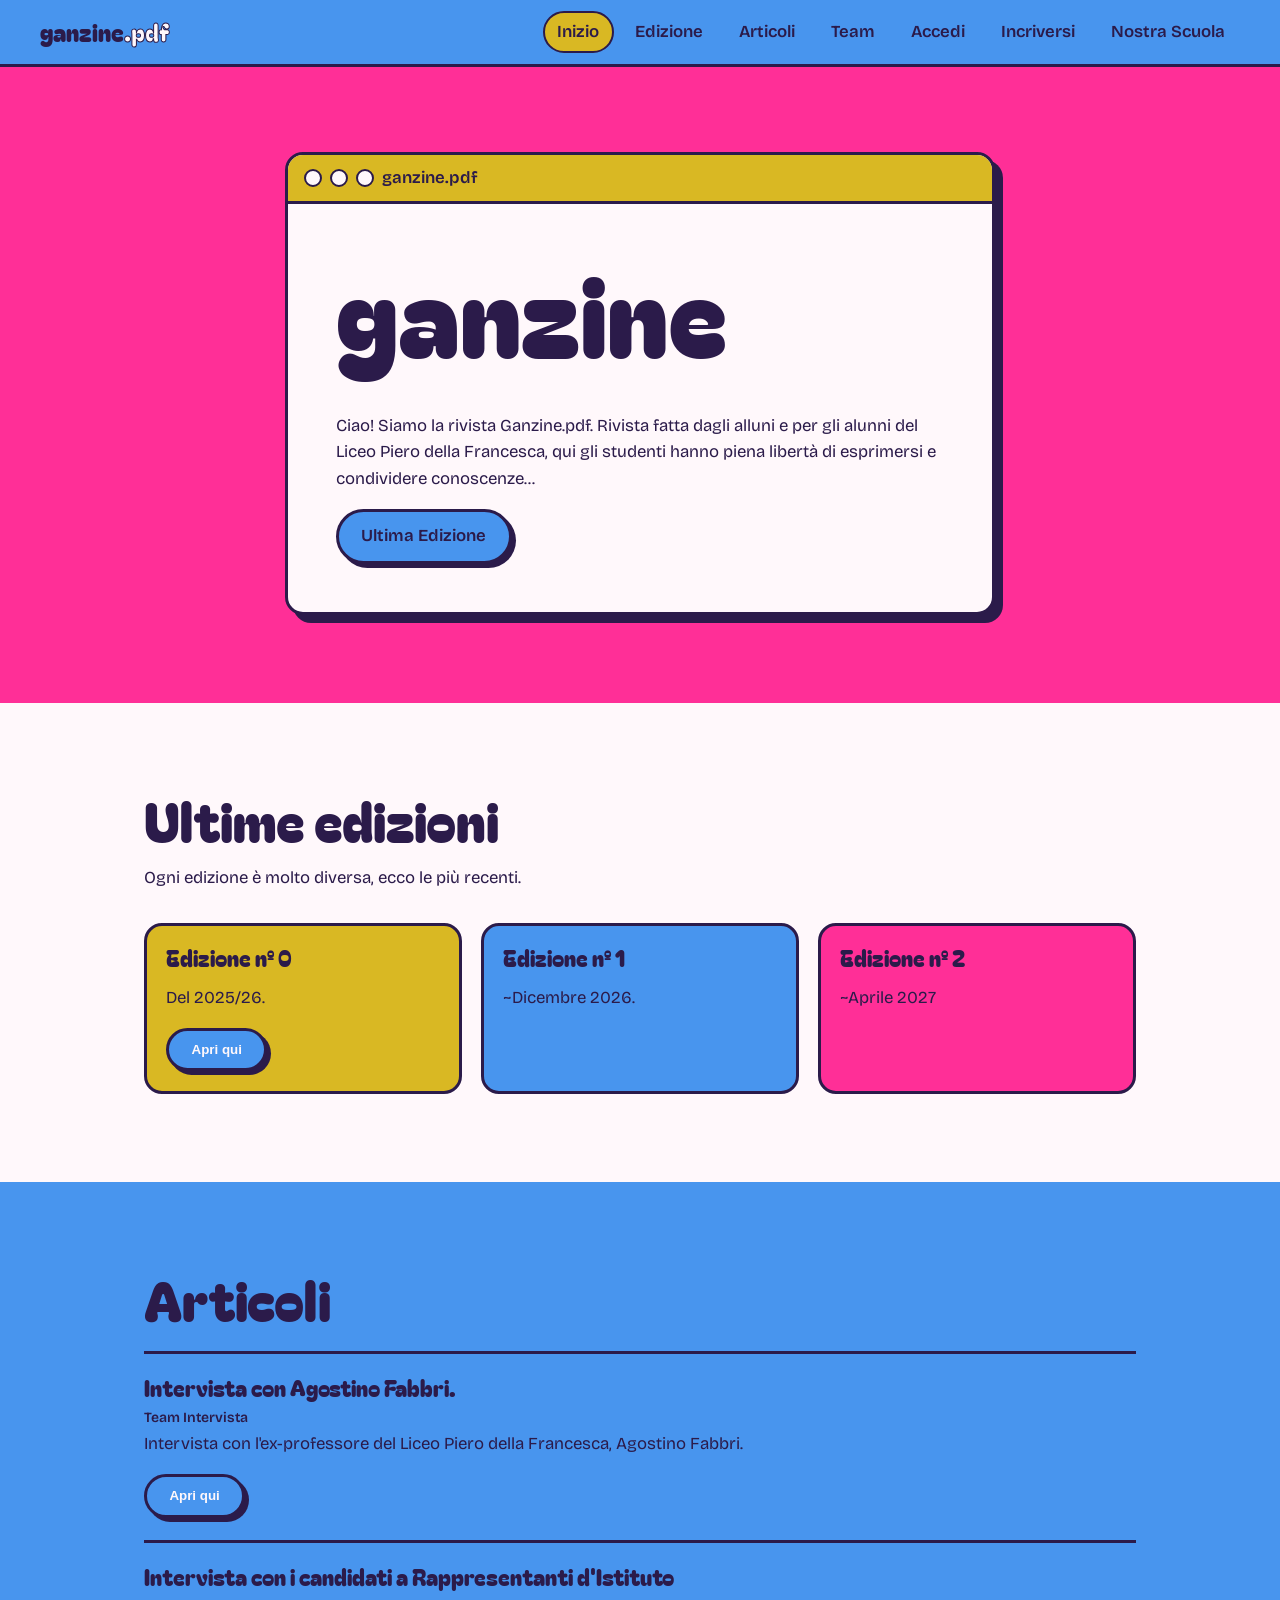
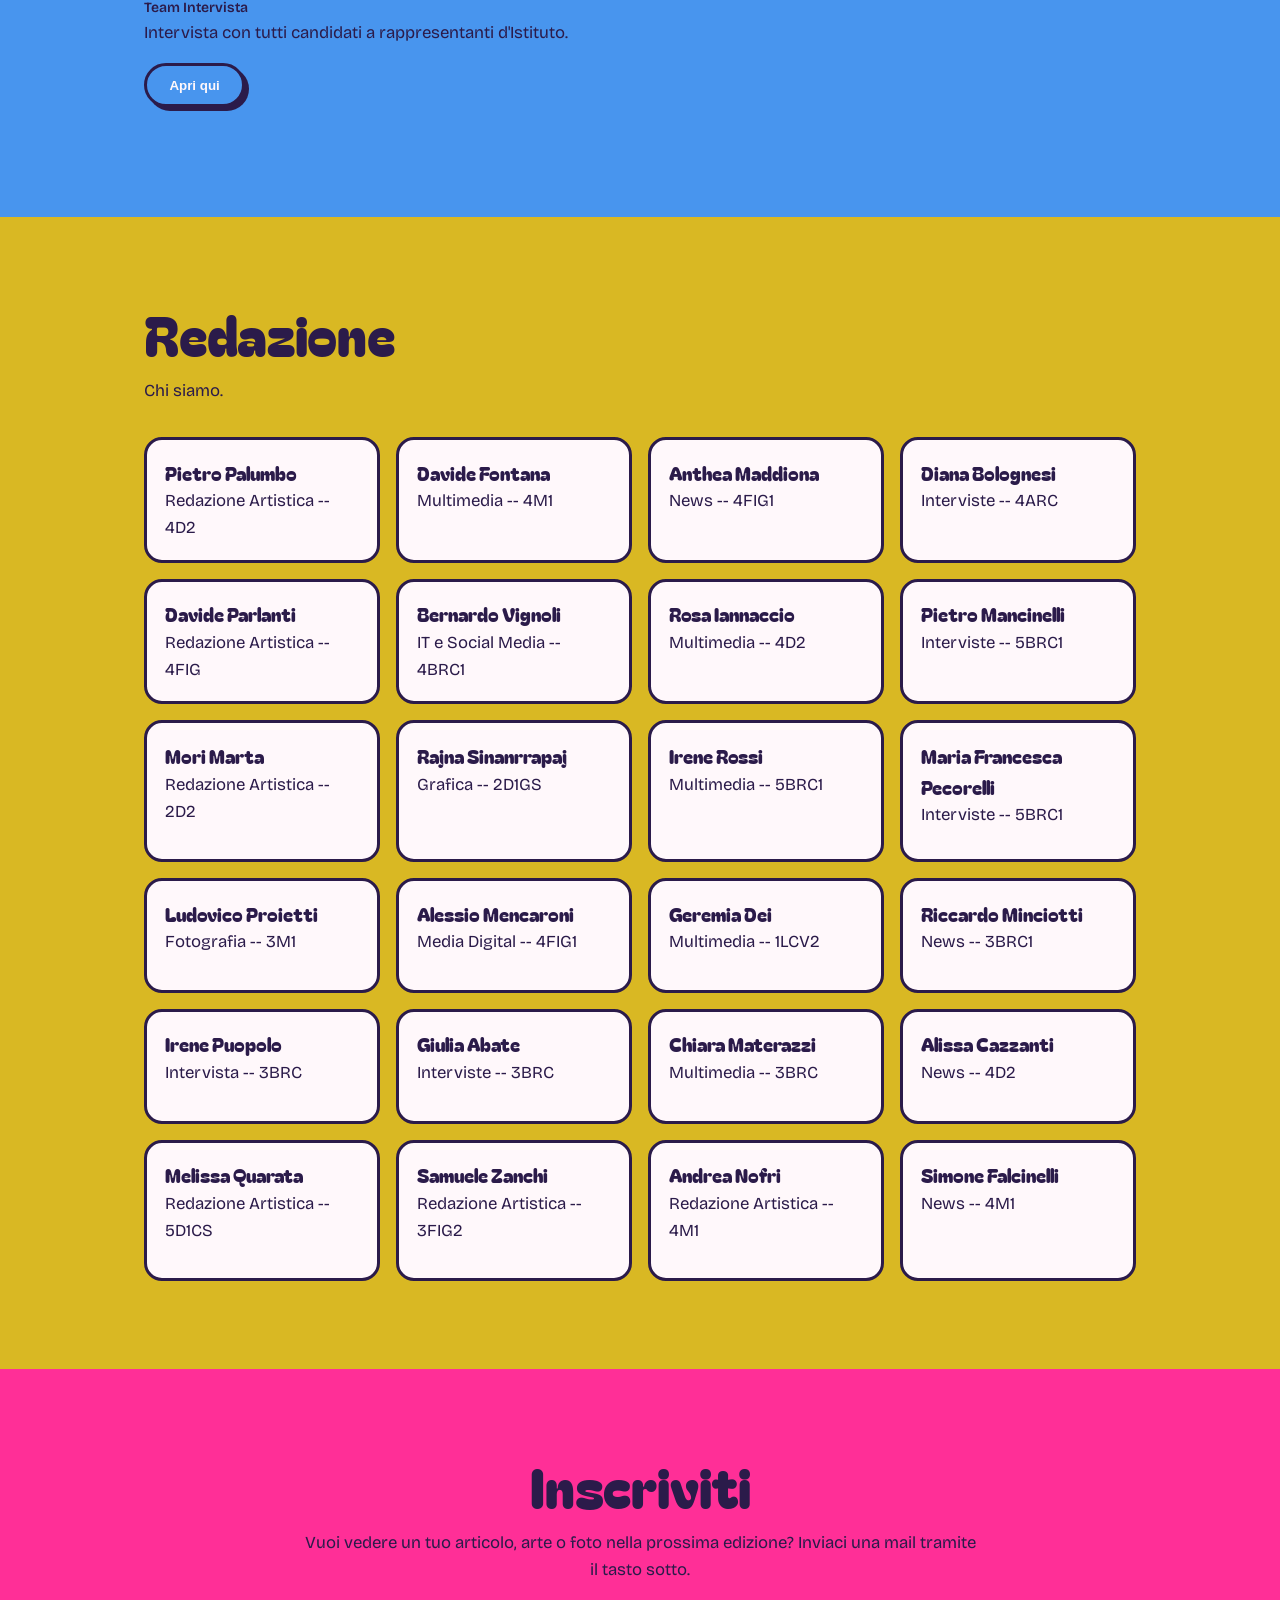
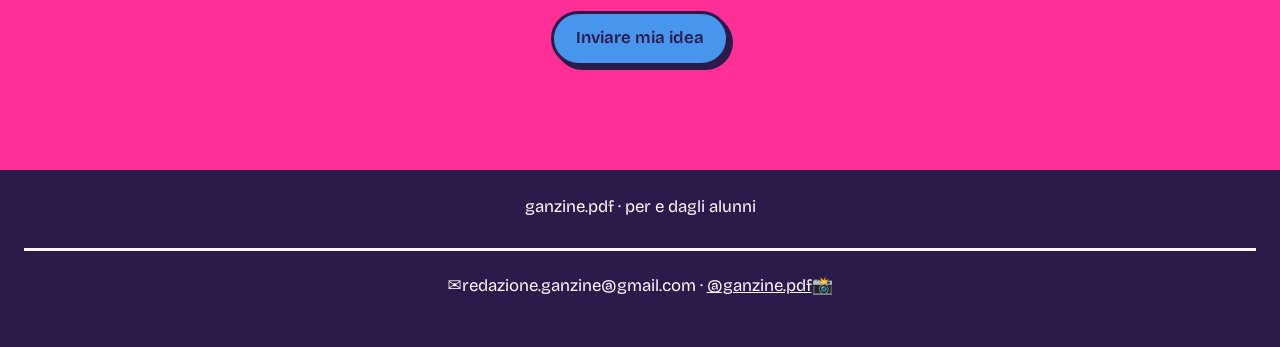
==== index.html @ 4d5122ae "Update index.html" ====
<!DOCTYPE html>
<html lang="pt-BR">
<head>
  <meta charset="UTF-8">
  <meta name="viewport" content="width=device-width, initial-scale=1.1">
  

  <title>ganzine.pdf</title>
  <link rel="stylesheet" href="style.css">
<link rel="icon" href="images/icone1.png">
</head>
<body>
  <!-- O CABEÇÃO-->

  <header class="cabecalho">
    <a class="logo" href="https://ganzinepdf.github.io/ganzine/">ganzine<span>.pdf</span></a>
    <nav class="menu">
      <a href="#inicio">Inizio</a>
      <a href="#edicao">Edizione</a>
      <a href="#materias">Articoli</a>
      <a href="#equipe">Team</a>
         <a onclick="openForm()">Accedi</a>
      <a href="#participe">Incriversi</a>
      <a href="https://www.artearezzo.it" target="_blank">Nostra Scuola</a>
    </nav>
    <div class="progresso"></div>
  </header>
  
<!-- O Pop-up / Modal -->
<div id="Accedi" class="Accedi">
  <form action="/login" method="post" class="form-container">
    <h3>Login</h3>
 <hr>
    <label for="email"><b>Ganzine.id</b></label>
    <br>
    <input id="ganzineId" type="text" placeholder="ID" name="email" required>

   <br><br>
    <label for="password"><b>Password</b></label>
    <br>
    <input id="caixa" type="password" placeholder="Password" name="password" required>
<br> <br> 
    <button type="submit" class="botao">Accedi</button>
  </form>
</div>
  
  <main>
    <section id="inicio">
      <div class="janela">
        <div class="janela-barra"><i></i><i></i><i></i> ganzine.pdf</div>
        <div class="janela-corpo">
          <h1>ganzine</h1>
          <br>
          <p>Ciao! Siamo la rivista Ganzine.pdf. Rivista fatta dagli alluni e per gli alunni del Liceo Piero della Francesca, qui gli studenti hanno piena libertà di esprimersi e condividere conoscenze...</p>
          <a class="botao" href="#edicao">Ultima Edizione</a>
        </div>
      </div>
    </section>

 <!-- O Resto dos trem sobre a edição atual!-->


 </section>
    <section id="edicao">
      <div class="conteudo">
        <h2>Ultime edizioni</h2>
        <p> Ogni edizione è molto diversa, ecco le più recenti.</p>
        <div class="cartas">
          <article class="carta">
            <img href="images/1.jpg" alt=''></img>
            <h3>Edizione nº 0</h3><p>Del 2025/26.</p>
          <button class="botao"><a  target="_blank" href="https://drive.google.com/drive/folders/11WBYVSAnZETpe0M6mtr8d_OjsbLKvTfK?usp=sharing" style="color: #fff8fb; text-decoration: none;">Apri qui</a></button>
        </article>
            <article class="carta">
             
              <h3>Edizione nº 1</h3><p>~Dicembre 2026.</p>
          <!-- <button class="botao"><a href="https://drive.google.com/drive/folders/11WBYVSAnZETpe0M6mtr8d_OjsbLKvTfK?usp=sharing"  style="color: #fff8fb; text-decoration: none;">Apri qui</a></button> !-->
          </article>
            <article class="carta">
              <h3>Edizione nº 2</h3><p>~Aprile 2027</p>
            <!-- <button class="botao"><a href="https://drive.google.com/drive/folders/11WBYVSAnZETpe0M6mtr8d_OjsbLKvTfK?usp=sharing"  style="color: #fff8fb; text-decoration: none;">Apri qui</a></button> !-->
          </article>
        </div>
      </div>
    </section>

    <section id="materias">
      <div class="conteudo">
        <h2>Articoli</h2>
        <article class="materia">
          <h3>Intervista con Agostino Fabbri.</h3>
          <small>Team Intervista</small>
          <p> Intervista con l'ex-professore del Liceo Piero della Francesca, Agostino Fabbri.</p>
            <button class="botao"><a target="_blank" href="https://ganzinepdf.github.io/ganzine/articoli"  style="color: #fff8fb; text-decoration: none;">Apri qui</a></button>
          </article>
        <article class="materia">
          <h3>Intervista con i candidati a Rappresentanti d'Istituto</h3>
          <small>Team Intervista</small>
          <p> Intervista con tutti candidati a rappresentanti d'Istituto.</p>
            <button class="botao"><a target="_blank" href="https://ganzinepdf.github.io/ganzine/intervistaRappresentanti.html"  style="color: #fff8fb; text-decoration: none;">Apri qui</a></button>
          </article>
       <!-- <article class="materia">
          <h3>Articolo 2</h3>
          <small>Davide Parlanti </small>
          <p>Riassunto dell'articolo<p>
        </article>
        <article class="materia">
          <h3>Articolo 3</h3>
          <small>Davide Parlanti </small>
          <p>Riassunto dell'articolo</p>
        </article>
      </div> !-->
    </section>
<!-- A EQUIPE -->


    <section id="equipe">
      <div class="conteudo">
        <h2>Redazione</h2>
        <p>Chi siamo.</p>
        <ul class="equipe-lista">
          <li><strong>Pietro Palumbo</strong>Redazione Artistica -- 4D2</li>
          <li><strong>Davide Fontana</strong>Multimedia -- 4M1</li>
          <li><strong>Anthea Maddiona</strong>News -- 4FIG1</li>
          <li><strong>Diana Bolognesi</strong>Interviste -- 4ARC</li>
          
          <li><strong>Davide Parlanti</strong>Redazione Artistica -- 4FIG</li>
          <li><strong>Bernardo Vignoli</strong>IT e Social Media -- 4BRC1</li>

          <li><strong>Rosa Iannaccio</strong>Multimedia -- 4D2<p style="font-size: smaller;"></p></li>
          <li><strong>Pietro Mancinelli</strong>Interviste -- 5BRC1</li>

          <li><strong>Mori Marta</strong>Redazione Artistica -- 2D2<p style="font-size: smaller;"></p></li>
          <li><strong>Rajna Sinanrrapaj</strong>Grafica -- 2D1GS</li>
          <li><strong>Irene Rossi</strong>Multimedia -- 5BRC1</li>
          <li><strong>Maria Francesca Pecorelli</strong>Interviste -- 5BRC1</li>

          <li><strong>Ludovico Proietti</strong>Fotografia -- 3M1<p style="font-size: smaller;"></p></li>
          <li><strong>Alessio Mencaroni</strong>Media Digital -- 4FIG1</li>
          <li><strong>Geremia Dei</strong>Multimedia -- 1LCV2</li>
          <li><strong>Riccardo Minciotti</strong>News -- 3BRC1</li>
          
          <li><strong>Irene Puopolo</strong>Intervista -- 3BRC<p style="font-size: smaller;"></p></li>
          <li><strong>Giulia Abate</strong>Interviste -- 3BRC</li>
          <li><strong>Chiara Materazzi</strong>Multimedia -- 3BRC</li>
          <li><strong>Alissa Cazzanti</strong>News -- 4D2</li>
          
            <li><strong>Melissa Quarata</strong>Redazione Artistica -- 5D1CS<p style="font-size: smaller;"></p></li>
          <li><strong>Samuele Zanchi</strong>Redazione Artistica -- 3FIG2</li>
          <li><strong>Andrea Nofri</strong>Redazione Artistica -- 4M1</li>
          <li><strong>Simone Falcinelli</strong>News -- 4M1</li>
          
        </ul>
      </div>
    </section>

    <section id="participe">
      <div class="conteudo">
        <h2>Inscriviti</h2>
        <p>Vuoi vedere un tuo articolo, arte o foto nella prossima edizione? Inviaci una mail tramite il tasto sotto.      
          <br><br><a class="botao" target="_blank" href="https://gforms.app/p/eqbQAuj">Inviare mia idea</a>
      </div>
    </section>
  </main>
<!-- Pack do Rodapézinho -->
  <footer>ganzine.pdf · per e dagli alunni
    <br><br>
    <article class="final">
    ✉️redazione.ganzine@gmail.com · <a target="_blank" href="https://www.instagram.com/ganzine.pdf" style="color: #fff8fb;">@ganzine.pdf</a>📸 </article>
  </footer>




</body>
<script src="script.js"></script>
</html>
---- style.css ----
@import url("https://fonts.googleapis.com/css2?family=Bagel+Fat+One&family=Bricolage+Grotesque:wght@400;600&display=swap");


#fotinha {
 border: 3px solid var(--tinta);
}

.a {
text-decoration: none;
}
:root {
--papel: #fff8fb;
--rosa: #ff2f97;
--lilas: #4895ee;
--manteiga: #d9b823;
--tinta: #2b1b4a;
--altura-header: 64px;
--display: "Bagel Fat One", "Arial Rounded MT Bold", system-ui, sans-serif;
--texto: "Bricolage Grotesque", system-ui, sans-serif;
}
hr {
 color: var(--tinta),
}
img {
max-width: 37rem;
      
    max-width: 100%;
    height: auto;
    display: block;
}
html { scroll-behavior: smooth; scroll-padding-top: calc(var(--altura-header) + 12px); }
body {
margin: 0;
font-family: var(--texto);
font-size: 1.05rem;
line-height: 1.6;
color: var(--tinta);
background: var(--papel);
}

/* Cabeçalho fixo */
.cabecalho {
position: fixed;
top: 0; left: 0; right: 0;
height: var(--altura-header);
z-index: 10;
display: flex;
align-items: center;
justify-content: space-between;
gap: 1rem;
padding: 0 clamp(1rem, 4vw, 2.5rem);
background: var(--lilas);
border-bottom: 3px solid var(--tinta);
}
.logo {
font-family: var(--display);
font-size: 1.5rem;
color: var(--tinta);
text-decoration: none;
}
.logo span { color: var(--papel); -webkit-text-stroke: 1px var(--tinta); }
.menu { display: flex; gap: .4rem; }
.menu a {
padding: .35rem .8rem;
border-radius: 999px;
border: 2px solid transparent;
color: var(--tinta);
text-decoration: none;
font-weight: 600;
}
.menu a:hover { border-color: var(--tinta); }
.menu a.ativo { background: var(--manteiga); border-color: var(--tinta); }
.menu a:focus-visible, .logo:focus-visible, .botao:focus-visible { outline: 3px solid var(--tinta); outline-offset: 3px; }
.progresso {
position: absolute; left: 0; bottom: -3px;
  height: 3px; width: 0;
  height: 3px;
background: var(--rosa);
}

/* Seções */
main { padding-top: var(--altura-header); }
section { padding: clamp(3rem, 8vw, 5.5rem) clamp(1rem, 6vw, 4rem); }

.conteudo { max-width: 62rem; margin: 0 auto; border-top: var(--tinta); }
h1, h2, h3 { font-family: var(--display); font-weight: 400; line-height: 1.05; margin: 0 0 1rem; }
h1 { font-size: clamp(3rem, 12vw, 7rem); }
h2 { font-size: clamp(2rem, 6vw, 3.4rem); }
h3 { font-size: 1.4rem; }
p { max-width: 62ch; margin: 0 0 1rem; }

/* Início: a janela de arquivo */
#inicio { background: var(--rosa); }
.janela {
max-width: 44rem;
margin: 0 auto;
background: var(--papel);
border: 3px solid var(--tinta);
border-radius: 18px;
box-shadow: 8px 8px 0 var(--tinta);
overflow: hidden;
}
.janela-barra {
display: flex; align-items: center; gap: .5rem;
padding: .6rem 1rem;
background: var(--manteiga);
border-bottom: 3px solid var(--tinta);
font-weight: 600;
}
.janela-barra i { width: 14px; height: 14px; border-radius: 50%; border: 2px solid var(--tinta); background: var(--papel); }
.janela-corpo { padding: clamp(1.5rem, 5vw, 3rem); }
.botao {
display: inline-block;
padding: .7rem 1.4rem;
background: var(--lilas);
color: var(--tinta);
border: 3px solid var(--tinta);
border-radius: 999px;
font-weight: 600;
text-decoration: none;
box-shadow: 4px 4px 0 var(--tinta);
transition: transform .15s, box-shadow .15s;
}
.botao:hover { transform: translate(2px, 2px); box-shadow: 2px 2px 0 var(--tinta); }

/* Edição */
#edicao { background: var(--papel); }
.cartas { display: grid; grid-template-columns: repeat(auto-fit, minmax(14rem, 1fr)); gap: 1.2rem; margin-top: 2rem; }
.carta { padding: 1.2rem; border: 3px solid var(--tinta); border-radius: 18px; }
.carta:nth-child(1) { background: var(--manteiga); }
.carta:nth-child(2) { background: var(--lilas); }
.carta:nth-child(3) { background: var(--rosa); }

/* Matérias */
#materias { background: var(--lilas); }
.materia { padding: 1.4rem 0; border-top: 3px solid var(--tinta); }
.materia:first-of-type { margin-top: 1.5rem; }
.materia h3 { margin-bottom: .3rem; }
.materia small { font-weight: 600; }

/* Equipe */
#equipe { background: var(--manteiga); }
.equipe-lista { 
list-style: none;
padding: 0;
margin: 2rem 0 0;
display: grid;
grid-template-columns: repeat(auto-fit, minmax(12rem, 1.5fr));
gap: 1rem;
}
.equipe-lista li { padding: 1.1rem; background: var(--papel); border: 3px solid var(--tinta); border-radius: 18px; }
.equipe-lista strong { display: block; font-family: var(--display); font-weight: 400; font-size: 1.2rem; }

/* Participe */
#participe { background: var(--rosa); text-align: center; }
#participe p { margin-left: auto; margin-right: auto; }

footer { 
padding: 1.5rem;
text-align: center;
background: var(--tinta);
color: var(--papel);
}

@media (max-width: 640px) {
.menu a { padding: .3rem .55rem; font-size: .9rem; }
.logo { font-size: 1.2rem; }
}
@media (prefers-reduced-motion: reduce) {
html { scroll-behavior: auto; }
.botao { transition: none; }
}
.final { padding: 1.4rem 0; border-top: 3px solid var(--papel); }
#nova1 { background: var(--manteiga); }




#Accedi {
 display: none; /* Oculto por padrão */
 position: fixed;
 top: 80px;
 right: 15px;
 border: 3px solid var(--tinta);
 background-color: var(--papel);
 border-radius: 18px;
 padding:2%;
 box-shadow: 5px 5px 0 var(--tinta);
 max-width: 11rem;
 
}

#caixa {
 border: 3px solid var(--tinta);
 background-color: var(--papel);
 border-radius: 8px;
 padding: 2%;
 box-shadow: 2px 2px 0 var(--tinta);
}
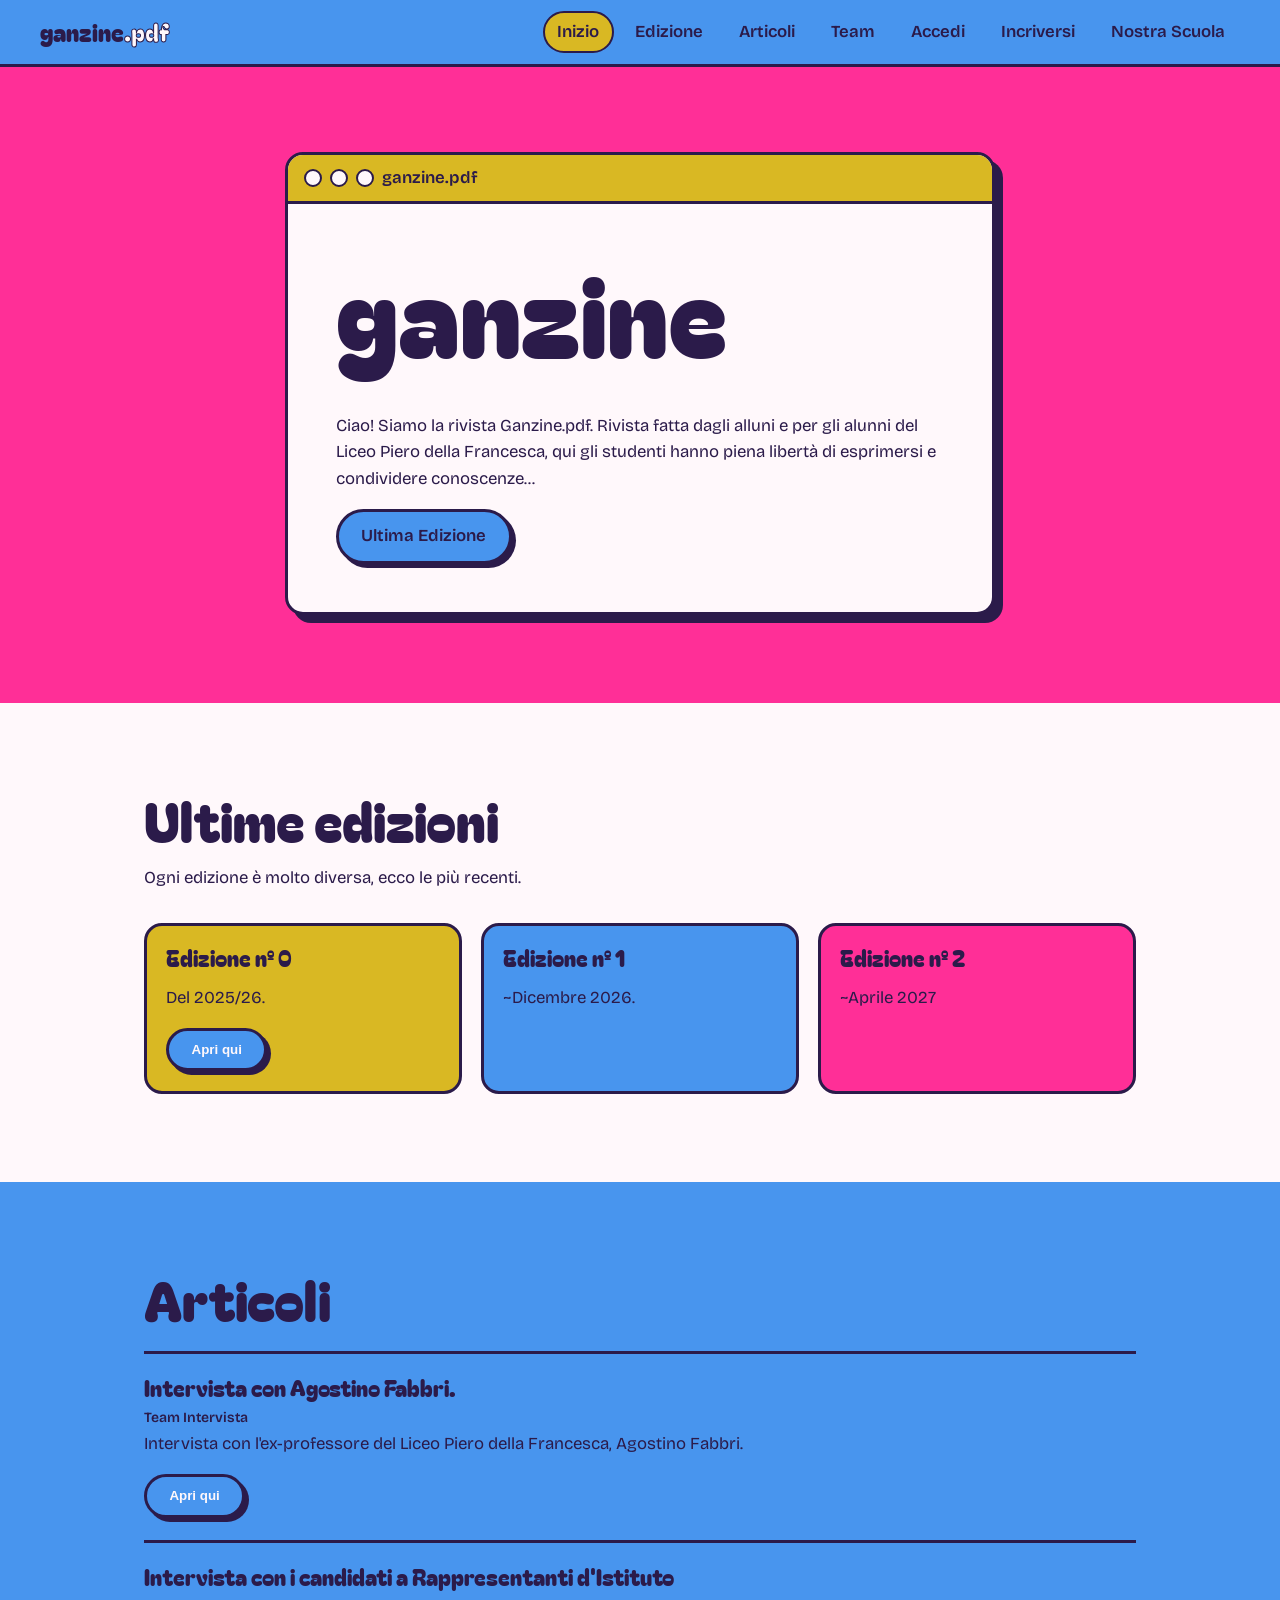
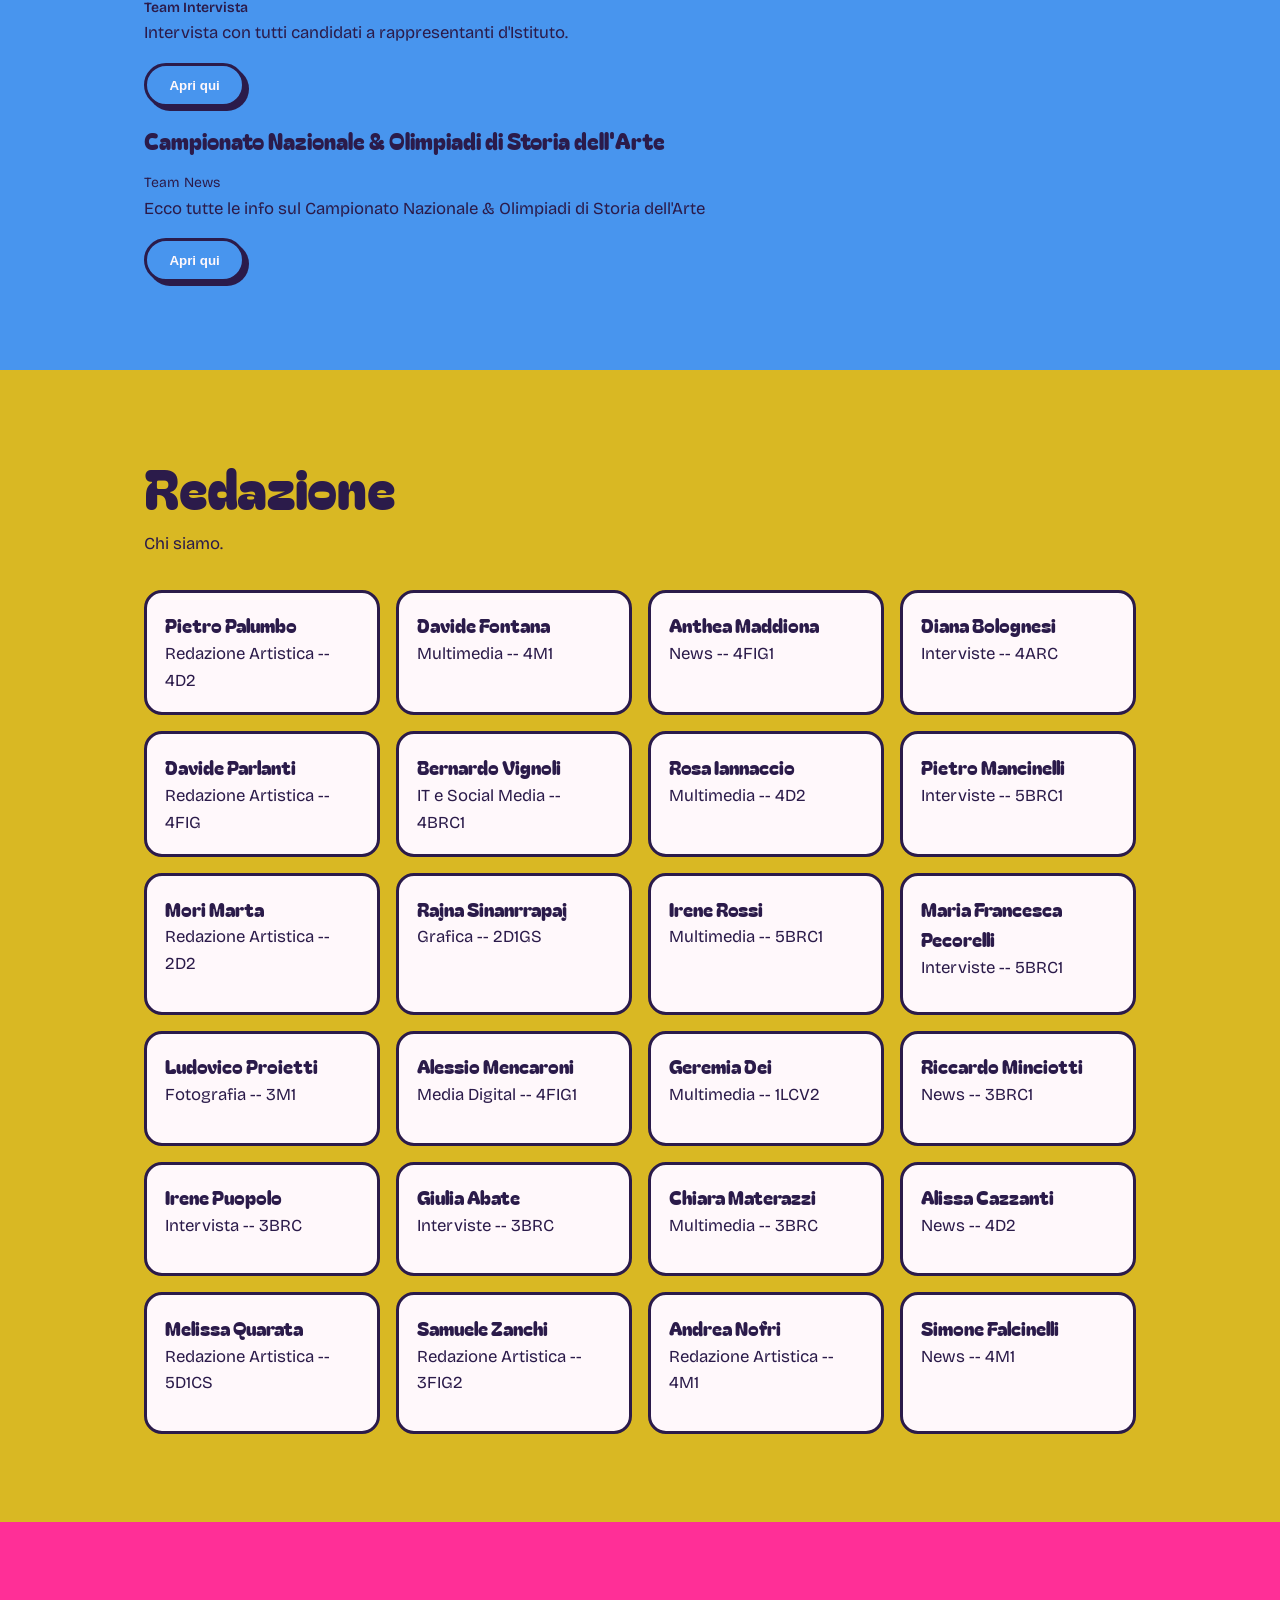
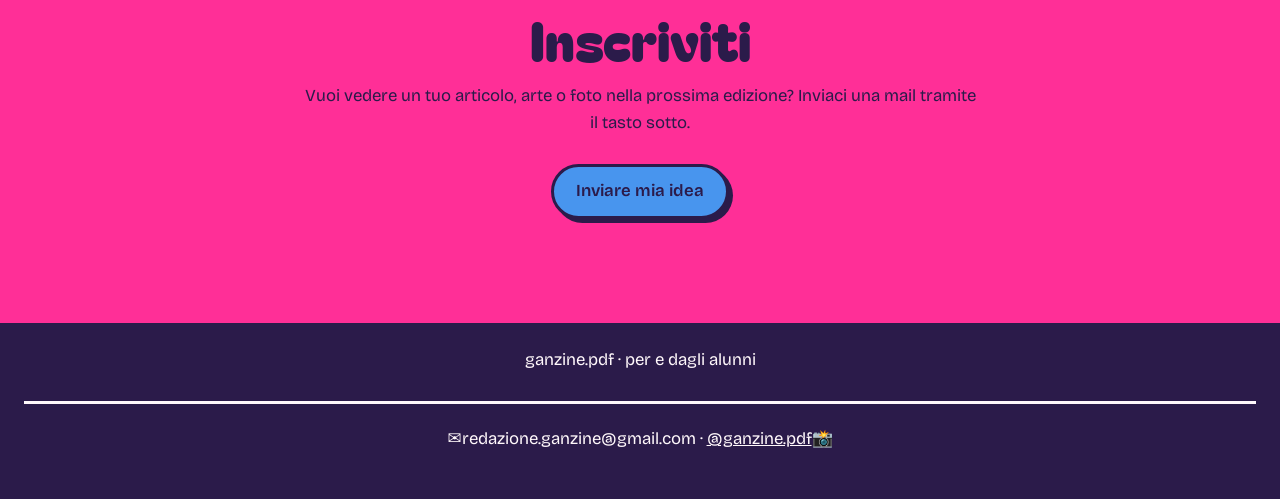
==== commit 1cfa5ac3: "Update index.html" ====
--- a/index.html
+++ b/index.html
@@ -99,6 +99,11 @@
           <p> Intervista con tutti candidati a rappresentanti d'Istituto.</p>
             <button class="botao"><a target="_blank" href="https://ganzinepdf.github.io/ganzine/intervistaRappresentanti.html"  style="color: #fff8fb; text-decoration: none;">Apri qui</a></button>
           </article>
+                 <h3>Campionato Nazionale & Olimpiadi di Storia dell'Arte </h3>
+          <small>Team News</small>
+          <p> Ecco tutte le info sul Campionato Nazionale & Olimpiadi di Storia dell'Arte </p>
+            <button class="botao"><a target="_blank" href="https://ganzinepdf.github.io/ganzine/olim27.html"  style="color: #fff8fb; text-decoration: none;">Apri qui</a></button>
+          </article>
        <!-- <article class="materia">
           <h3>Articolo 2</h3>
           <small>Davide Parlanti </small>
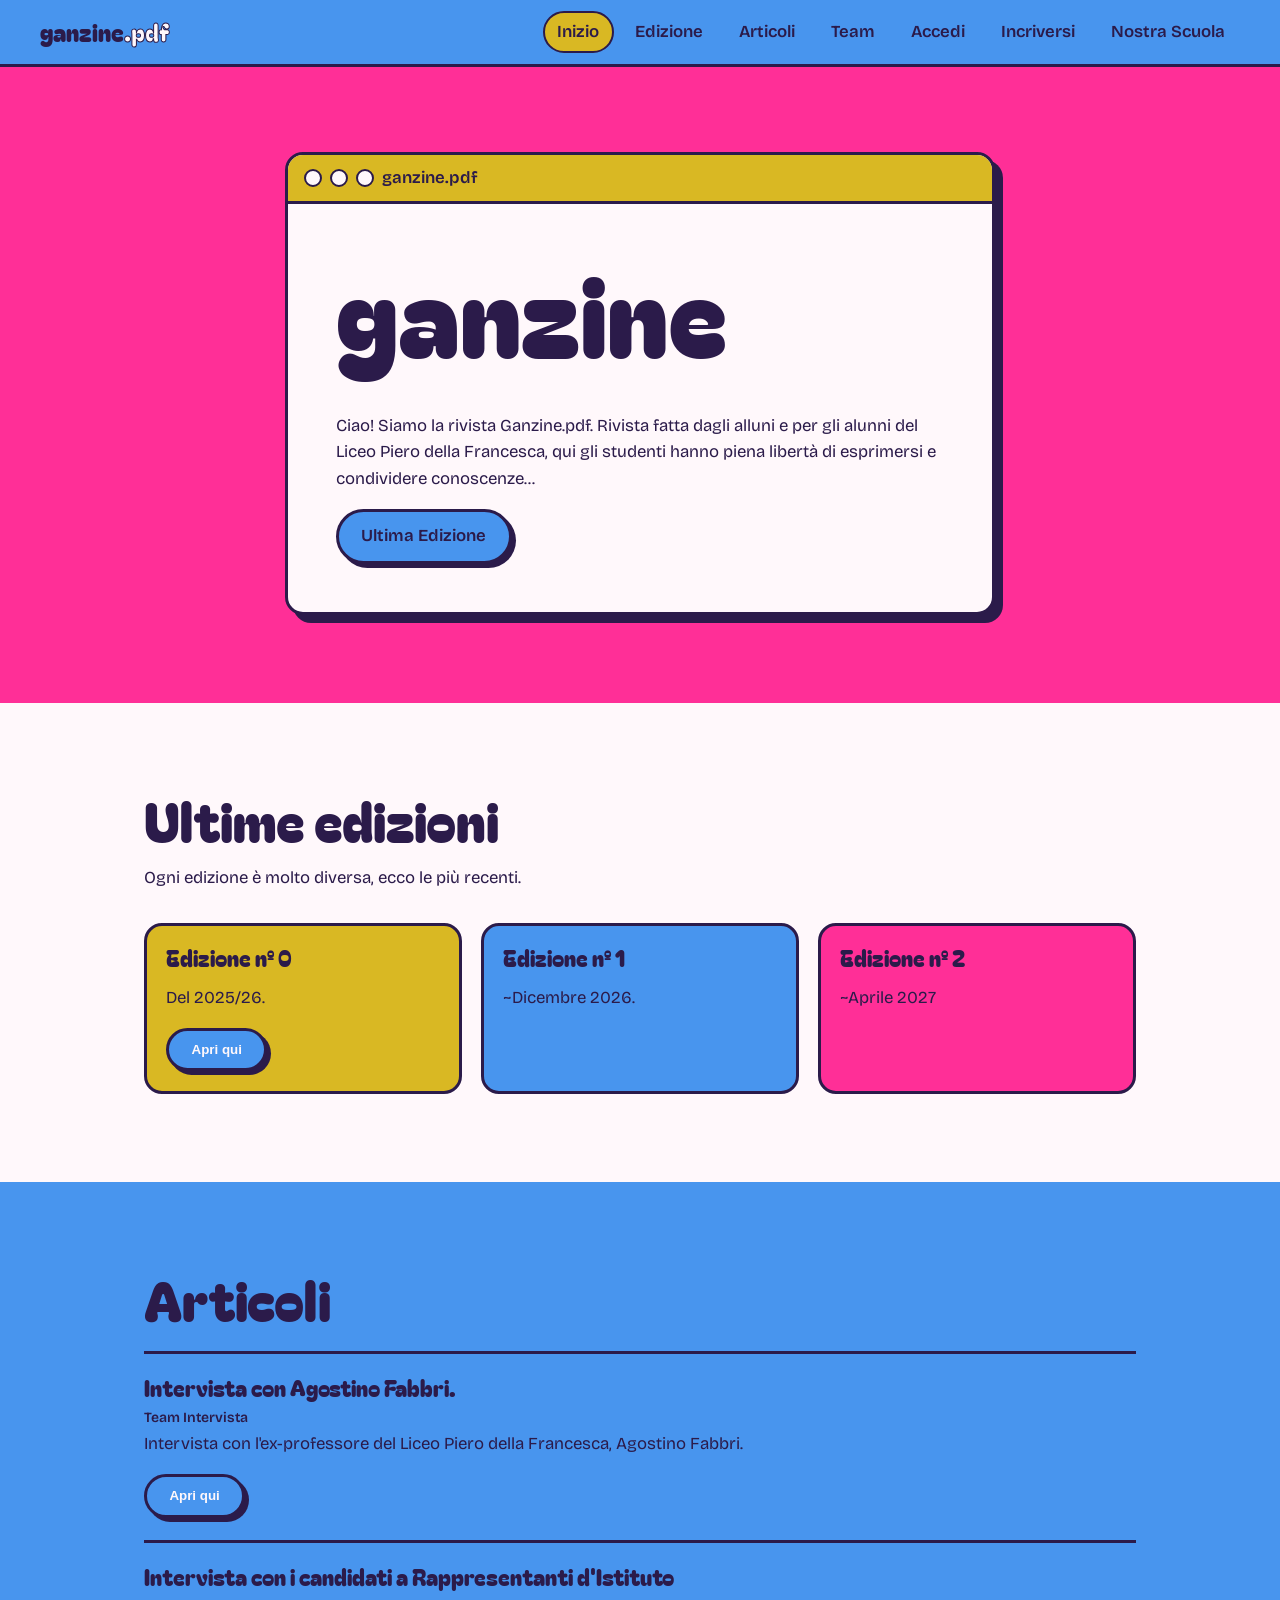
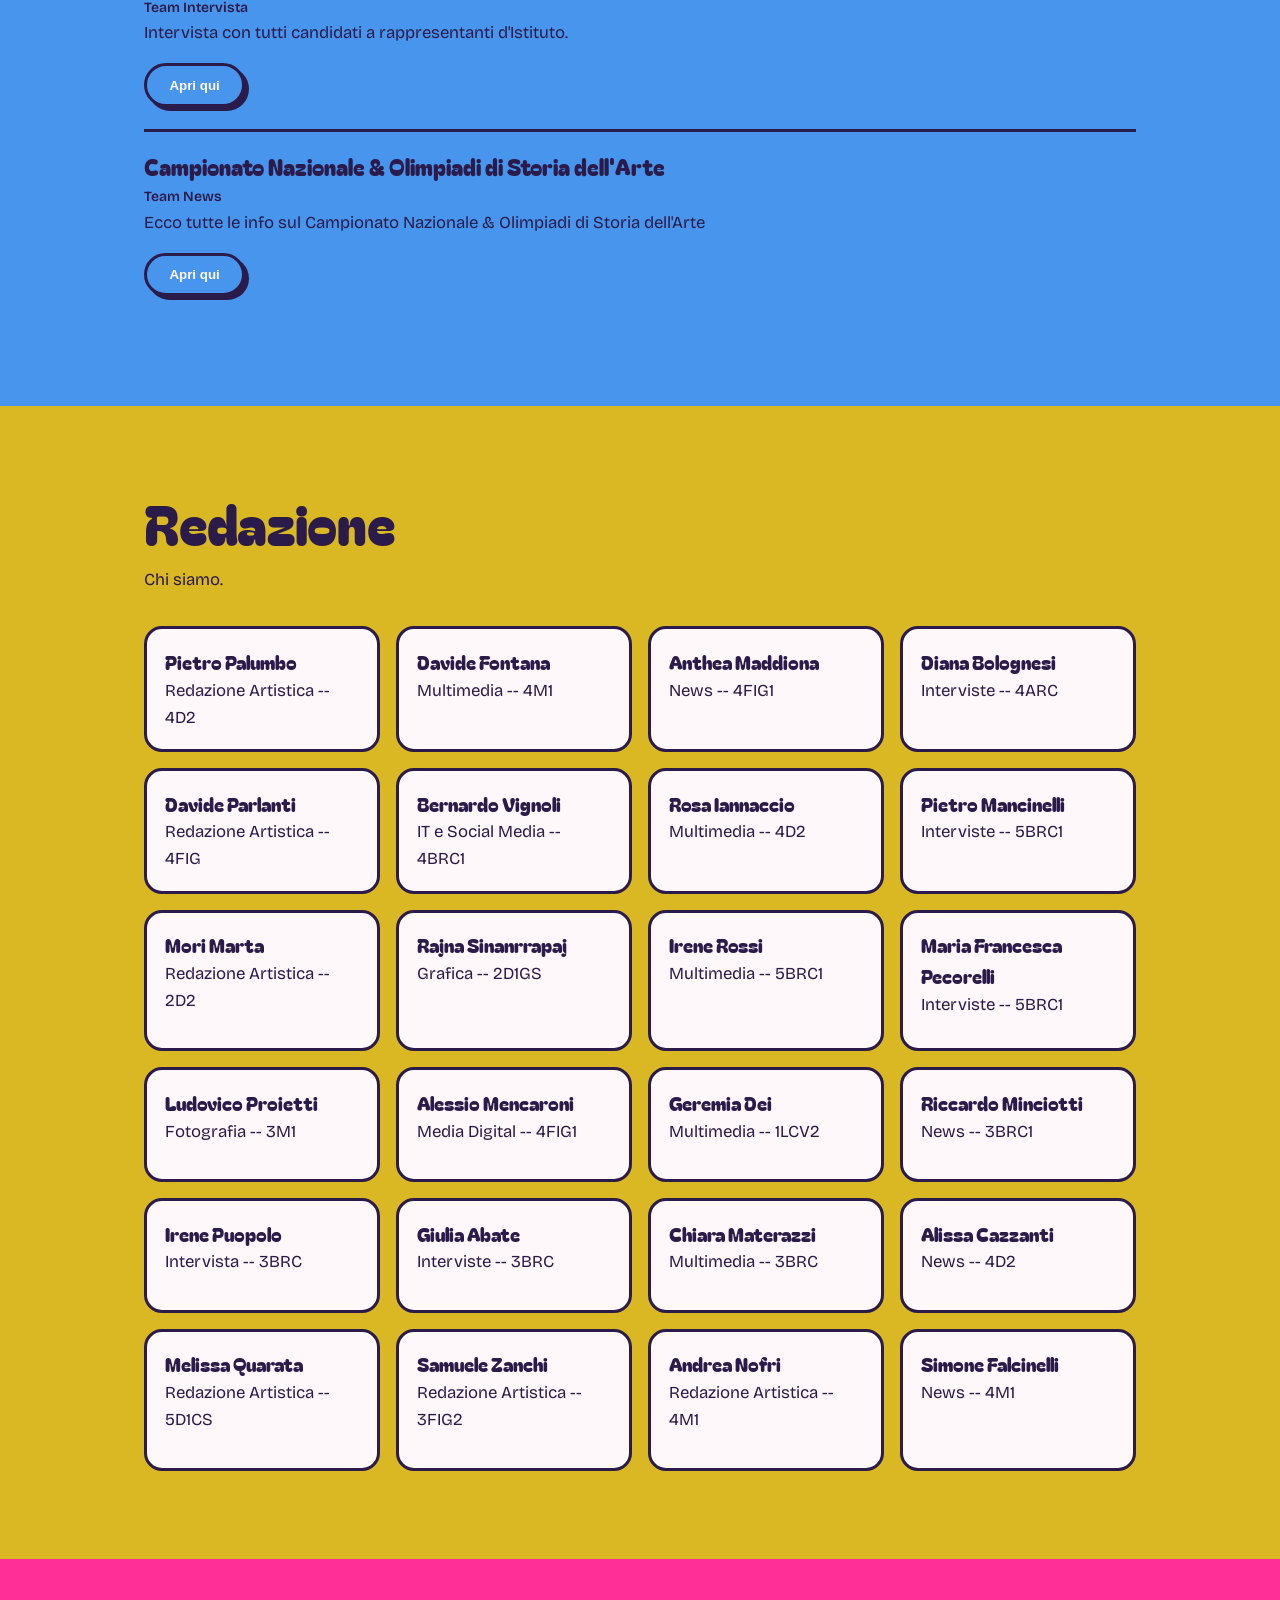
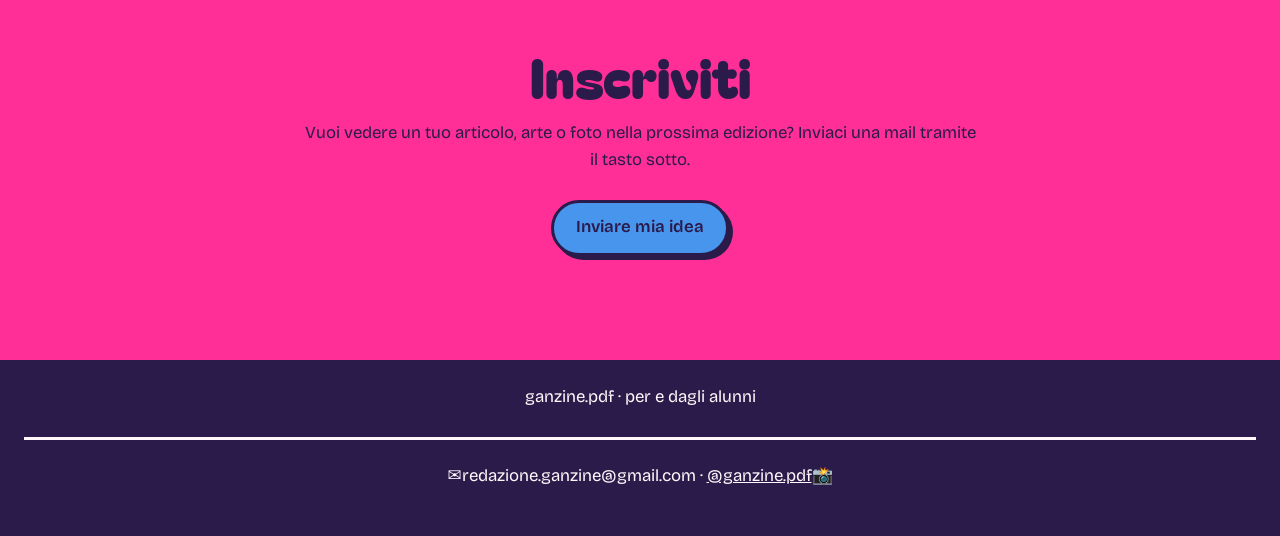
==== commit 2b24b22f: "Update index.html" ====
--- a/index.html
+++ b/index.html
@@ -99,6 +99,7 @@
           <p> Intervista con tutti candidati a rappresentanti d'Istituto.</p>
             <button class="botao"><a target="_blank" href="https://ganzinepdf.github.io/ganzine/intervistaRappresentanti.html"  style="color: #fff8fb; text-decoration: none;">Apri qui</a></button>
           </article>
+                <article class="materia">
                  <h3>Campionato Nazionale & Olimpiadi di Storia dell'Arte </h3>
           <small>Team News</small>
           <p> Ecco tutte le info sul Campionato Nazionale & Olimpiadi di Storia dell'Arte </p>
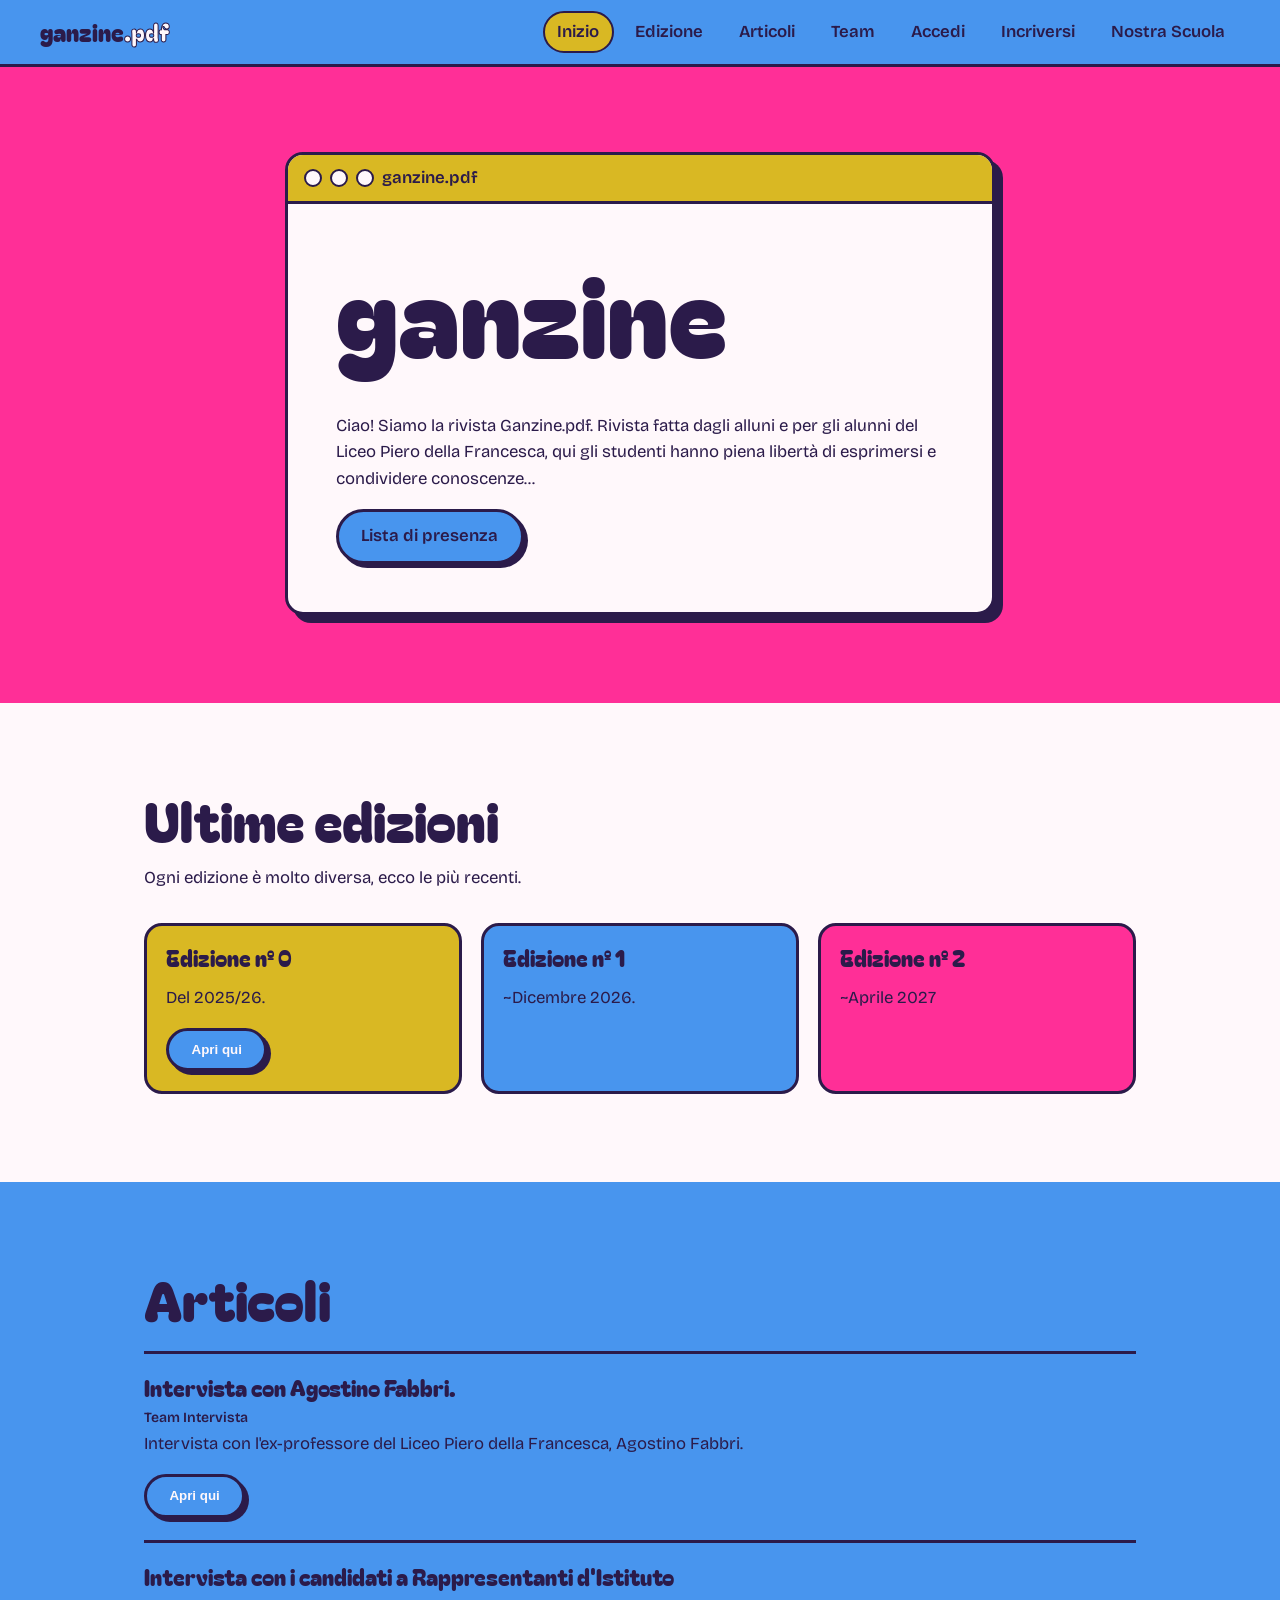
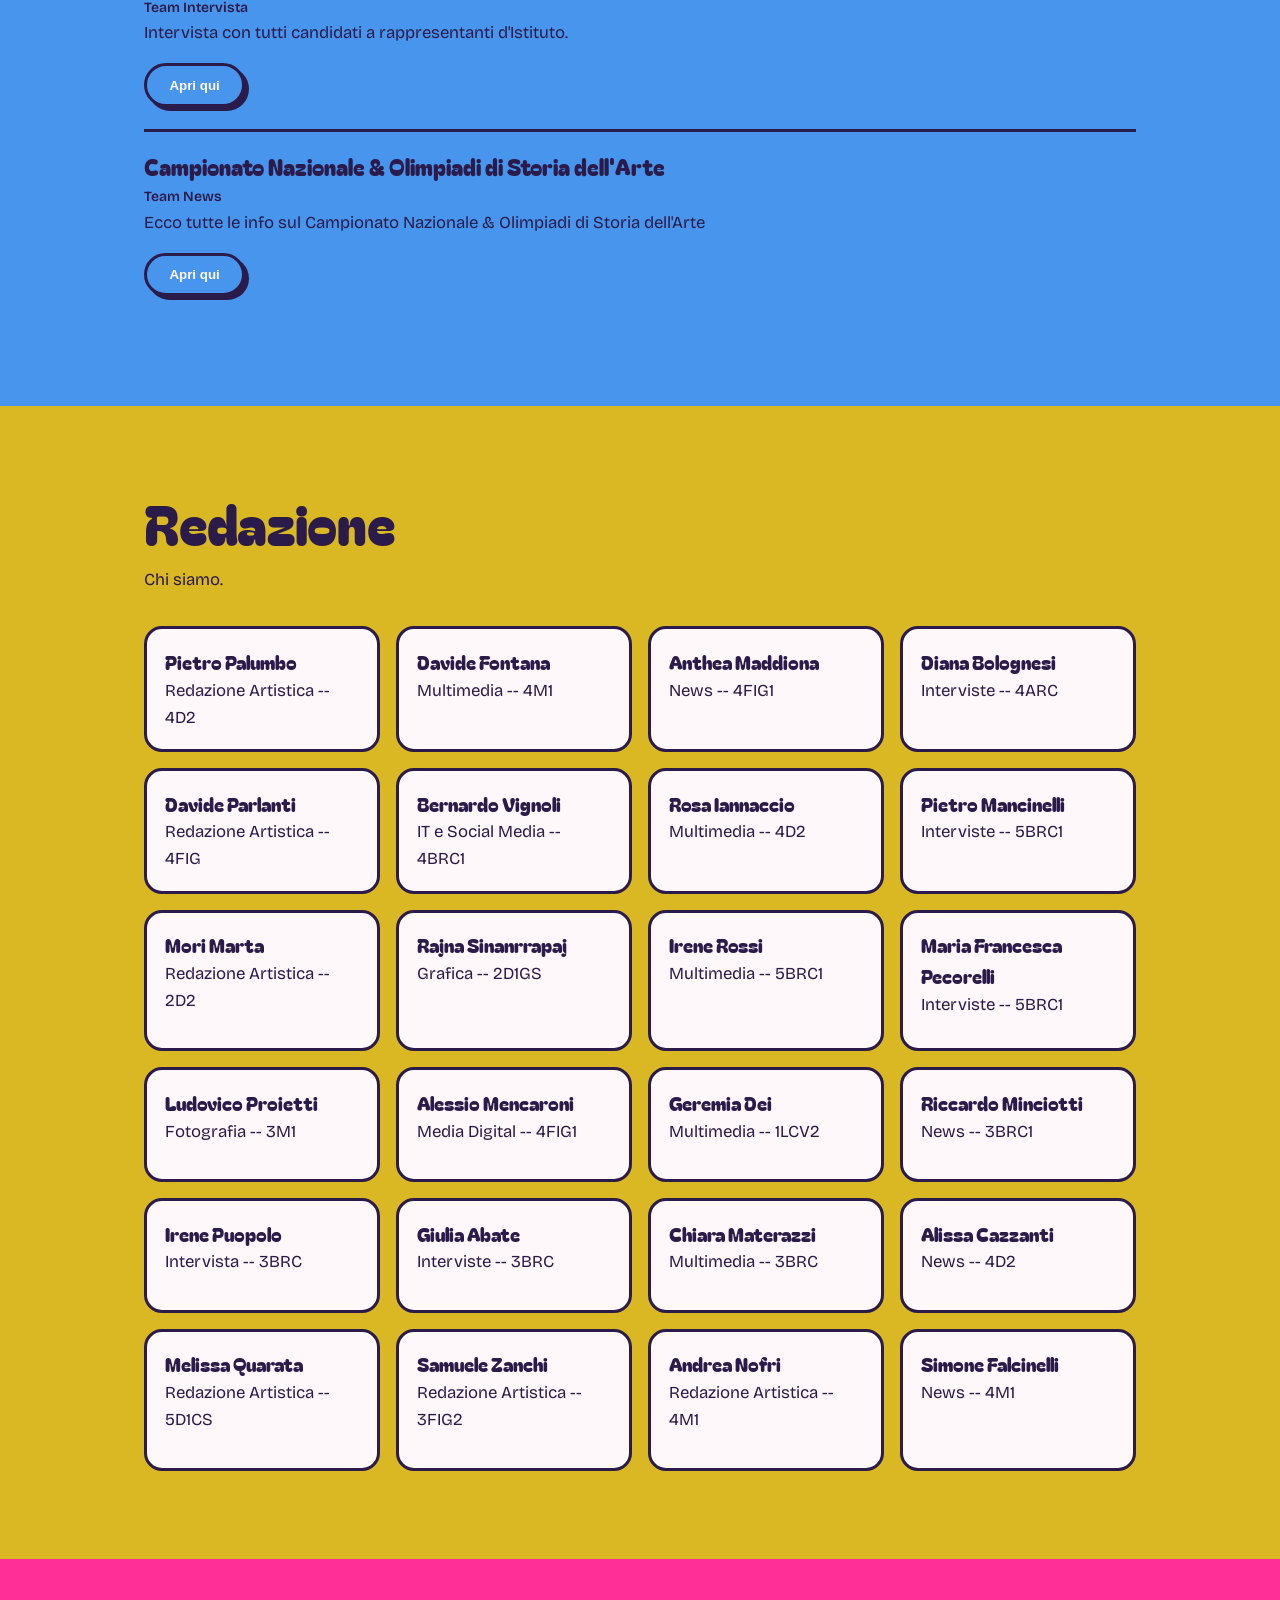
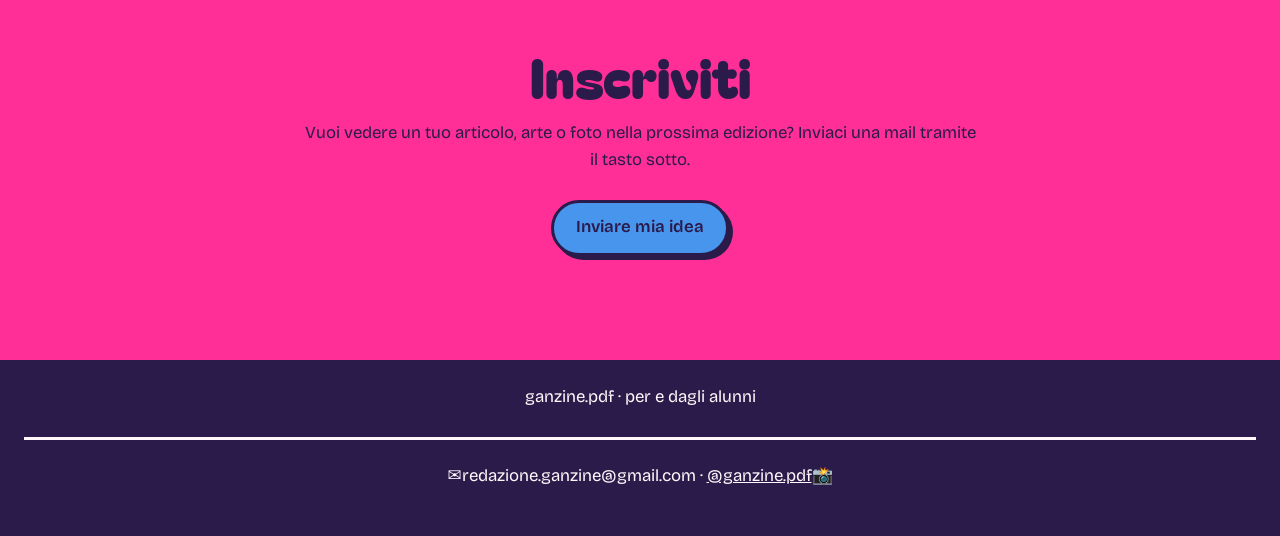
==== commit fed70ccf: "Update link text in index.html" ====
--- a/index.html
+++ b/index.html
@@ -40,7 +40,7 @@
     <br>
     <input id="caixa" type="password" placeholder="Password" name="password" required>
 <br> <br> 
-    <button type="submit" class="botao">Accedi</button>
+    <button type="button"  onclick="login()" class="botao">Accedi</button>
   </form>
 </div>
   
@@ -52,7 +52,9 @@
           <h1>ganzine</h1>
           <br>
           <p>Ciao! Siamo la rivista Ganzine.pdf. Rivista fatta dagli alluni e per gli alunni del Liceo Piero della Francesca, qui gli studenti hanno piena libertà di esprimersi e condividere conoscenze...</p>
-          <a class="botao" href="#edicao">Ultima Edizione</a>
+          <a href="chiamata.html" class="botao">
+    Lista di presenza
+</a>
         </div>
       </div>
     </section>
--- a/style.css
+++ b/style.css
@@ -197,3 +197,58 @@
  padding: 2%;
  box-shadow: 2px 2px 0 var(--tinta);
 }
+#ganzineId{
+ border: 3px solid var(--tinta);
+ background-color: var(--papel);
+ border-radius: 8px;
+ padding: 2%;
+ box-shadow: 2px 2px 0 var(--tinta);
+}
+
+
+/* Stili specifici della lista di presenza: usa i colori e i font di style.css */
+.chiamata-main { padding-top: var(--altura-header); }
+.chiamata-sezione { background: var(--rosa); min-height: calc(100vh - var(--altura-header)); padding: clamp(2rem, 6vw, 4rem) clamp(1rem, 6vw, 4rem); }
+.chiamata-titolo, .pannello-chiamata, .pannello-storico, .nota-locale { max-width: 58rem; margin: 0 auto 1.5rem; }
+.chiamata-titolo { padding: 1rem 0 1.5rem; }
+.chiamata-titolo h1 { margin-bottom: 1rem; }
+.sovratitolo { font-size: .78rem; font-weight: 700; letter-spacing: .14em; margin-bottom: .5rem; }
+.pannello-chiamata, .pannello-storico { background: var(--papel); border: 3px solid var(--tinta); border-radius: 18px; padding: clamp(1rem, 4vw, 2rem); box-shadow: 7px 7px 0 var(--tinta); }
+.riga-data { display: grid; gap: .45rem; max-width: 18rem; font-weight: 600; }
+.riga-data input, .strumenti-lista input, .storico-controlli select { width: 100%; box-sizing: border-box; padding: .7rem .8rem; border: 2px solid var(--tinta); border-radius: 9px; background: white; color: var(--tinta); font: inherit; }
+.riepilogo { display: grid; grid-template-columns: repeat(3, 1fr); gap: .7rem; margin: 1.4rem 0; }
+.riepilogo div { display: grid; text-align: center; padding: .8rem .3rem; border: 2px solid var(--tinta); border-radius: 12px; background: var(--manteiga); }
+.riepilogo strong { font: 2rem var(--display); line-height: 1.2; }
+.riepilogo span { font-size: .85rem; font-weight: 600; }
+.strumenti-lista { display: flex; flex-wrap: wrap; gap: .6rem; margin: 1.2rem 0; }
+.strumenti-lista input { flex: 1 1 13rem; }
+.azione { border: 2px solid var(--tinta); border-radius: 999px; padding: .65rem 1rem; font: 600 .95rem var(--texto); cursor: pointer; transition: transform .15s, box-shadow .15s; }
+.azione:hover { transform: translate(2px, 2px); box-shadow: 2px 2px 0 var(--tinta); }
+.azione:focus-visible, input:focus-visible, select:focus-visible { outline: 3px solid var(--rosa); outline-offset: 2px; }
+.secondaria { background: var(--lilas); color: var(--tinta); }
+.principale { background: var(--rosa); color: var(--tinta); box-shadow: 3px 3px 0 var(--tinta); }
+.pericolo { background: #fff; color: #9b174f; }
+.lista-persone { display: grid; grid-template-columns: repeat(auto-fit, minmax(16rem, 1fr)); gap: .55rem; }
+.persona { display: flex; align-items: center; gap: .7rem; padding: .7rem .8rem; border: 2px solid var(--tinta); border-radius: 10px; background: white; cursor: pointer; }
+.persona:has(input:checked) { background: #e8f4ff; }
+.persona input { width: 1.15rem; height: 1.15rem; accent-color: var(--lilas); flex: 0 0 auto; }
+.persona span { display: block; font-weight: 600; line-height: 1.25; }
+.persona small { display: block; font-weight: 400; opacity: .8; }
+.azioni-principali { display: flex; align-items: center; flex-wrap: wrap; gap: 1rem; margin-top: 1.4rem; }
+#messaggio { font-weight: 600; }
+.pannello-storico { display: grid; grid-template-columns: 1fr minmax(15rem, .8fr); gap: 1.5rem; }
+.pannello-storico h2 { font-size: clamp(1.7rem, 4vw, 2.4rem); }
+.storico-controlli { display: grid; align-content: start; gap: .6rem; }
+.storico-controlli label { font-weight: 600; }
+.azioni-storico { display: flex; flex-wrap: wrap; gap: .5rem; }
+.dettaglio-storico { grid-column: 1 / -1; border-top: 2px solid var(--tinta); padding-top: 1rem; }
+.dettaglio-storico ul { columns: 2; padding-left: 1.2rem; }
+.dettaglio-storico li { break-inside: avoid; margin-bottom: .25rem; }
+.nota-locale { font-size: .9rem; background: var(--papel); border: 2px dashed var(--tinta); border-radius: 12px; padding: 1rem; }
+footer { margin: 0; }
+@media (max-width: 640px) {
+  .pannello-storico { grid-template-columns: 1fr; }
+  .dettaglio-storico { grid-column: auto; }
+  .dettaglio-storico ul { columns: 1; }
+  .riepilogo strong { font-size: 1.6rem; }
+}
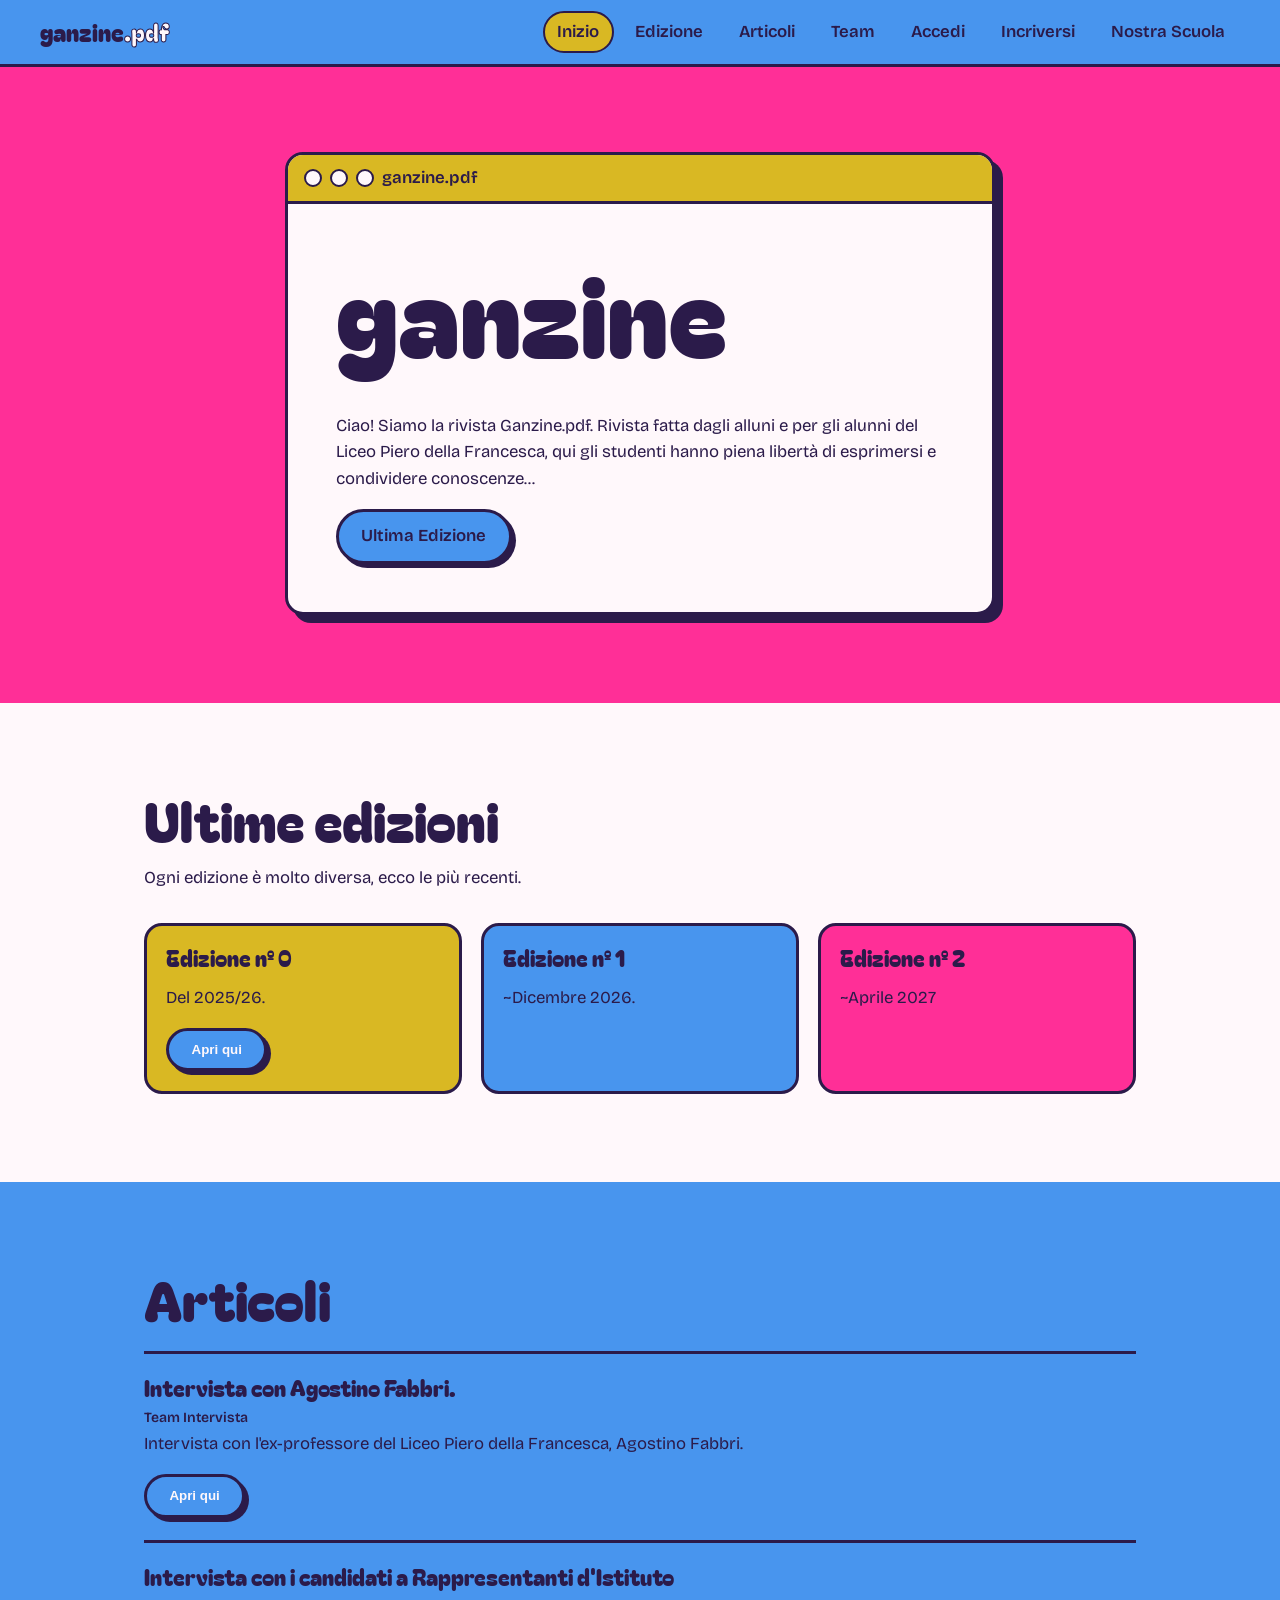
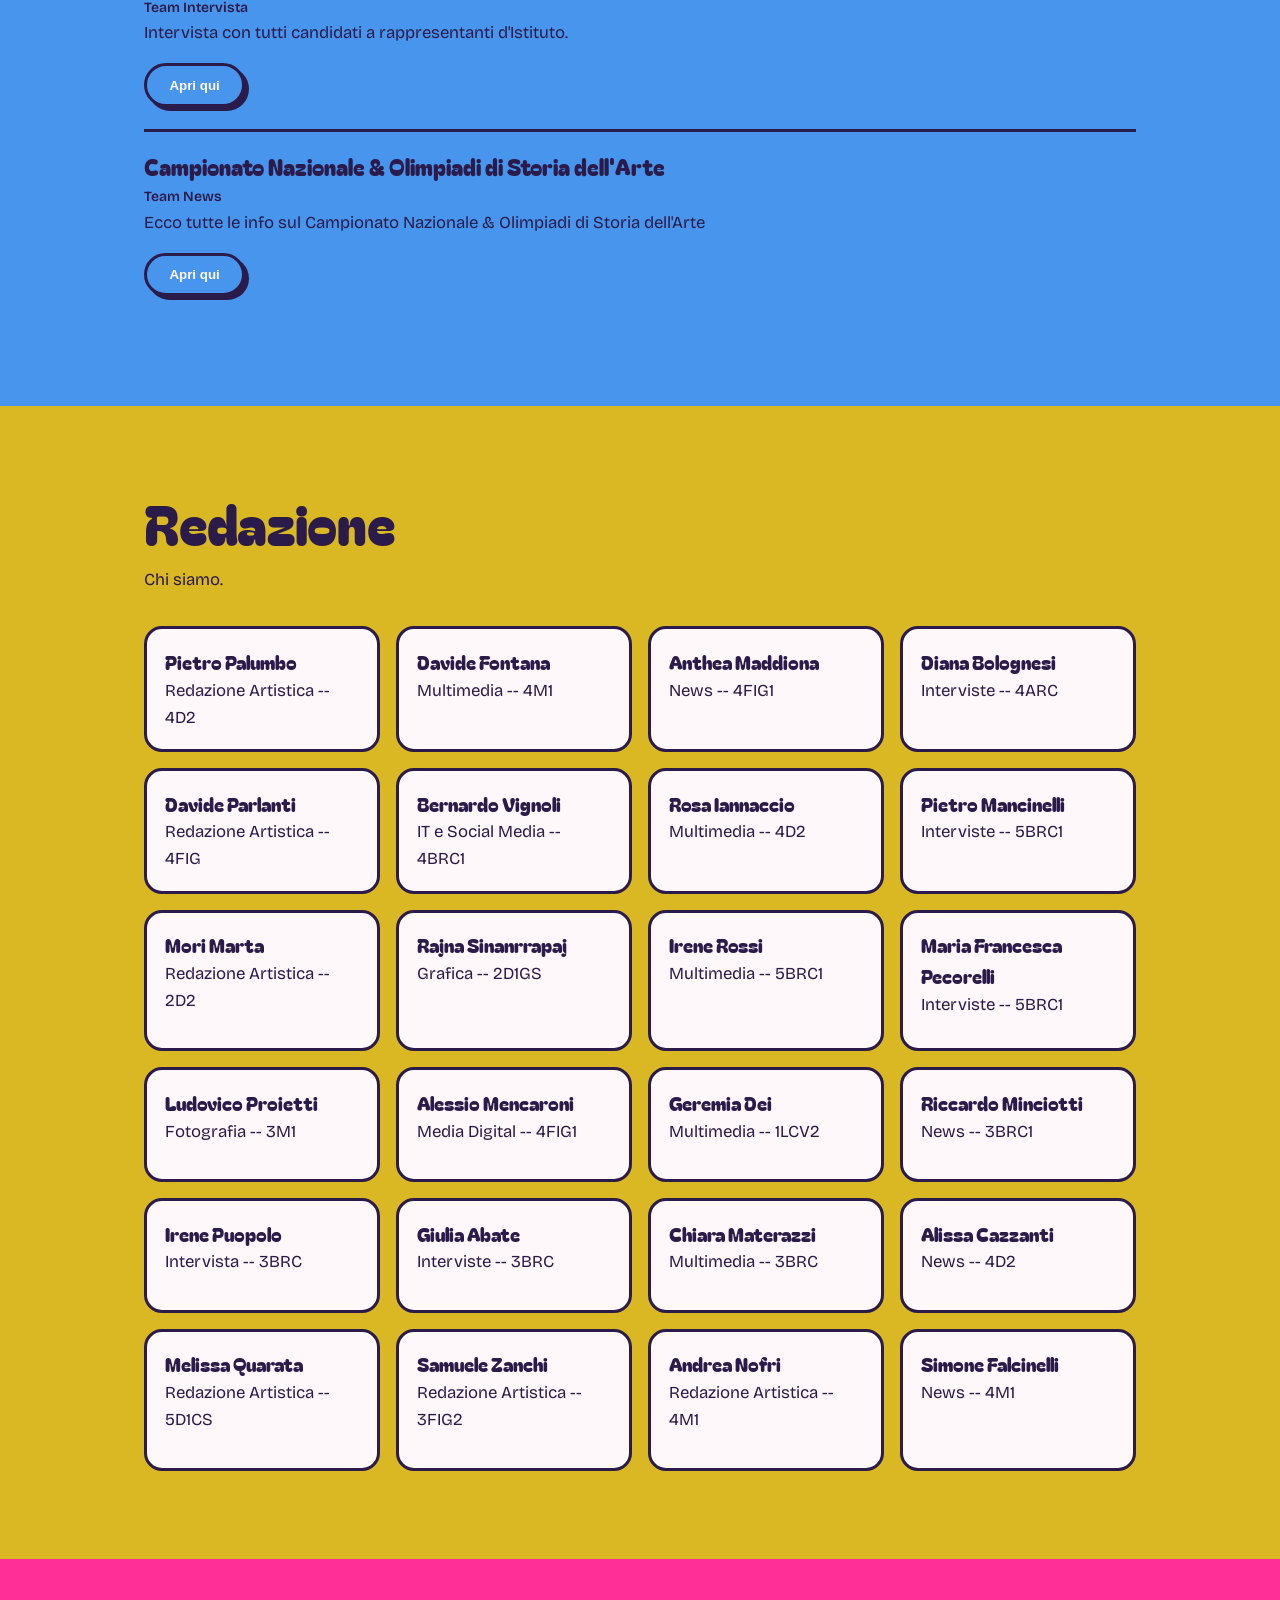
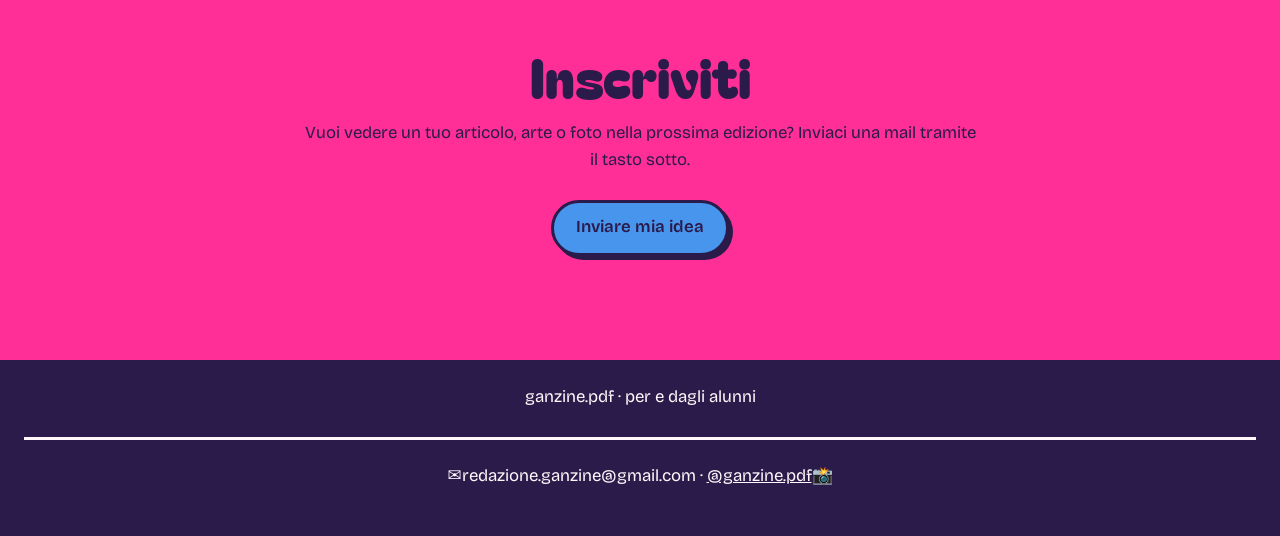
==== commit d7b793c4: "Update index.html" ====
--- a/index.html
+++ b/index.html
@@ -52,9 +52,8 @@
           <h1>ganzine</h1>
           <br>
           <p>Ciao! Siamo la rivista Ganzine.pdf. Rivista fatta dagli alluni e per gli alunni del Liceo Piero della Francesca, qui gli studenti hanno piena libertà di esprimersi e condividere conoscenze...</p>
-          <a href="chiamata.html" class="botao">
-    Lista di presenza
-</a>
+    
+          <a class="botao" href="#edicao">Ultima Edizione</a>
         </div>
       </div>
     </section>
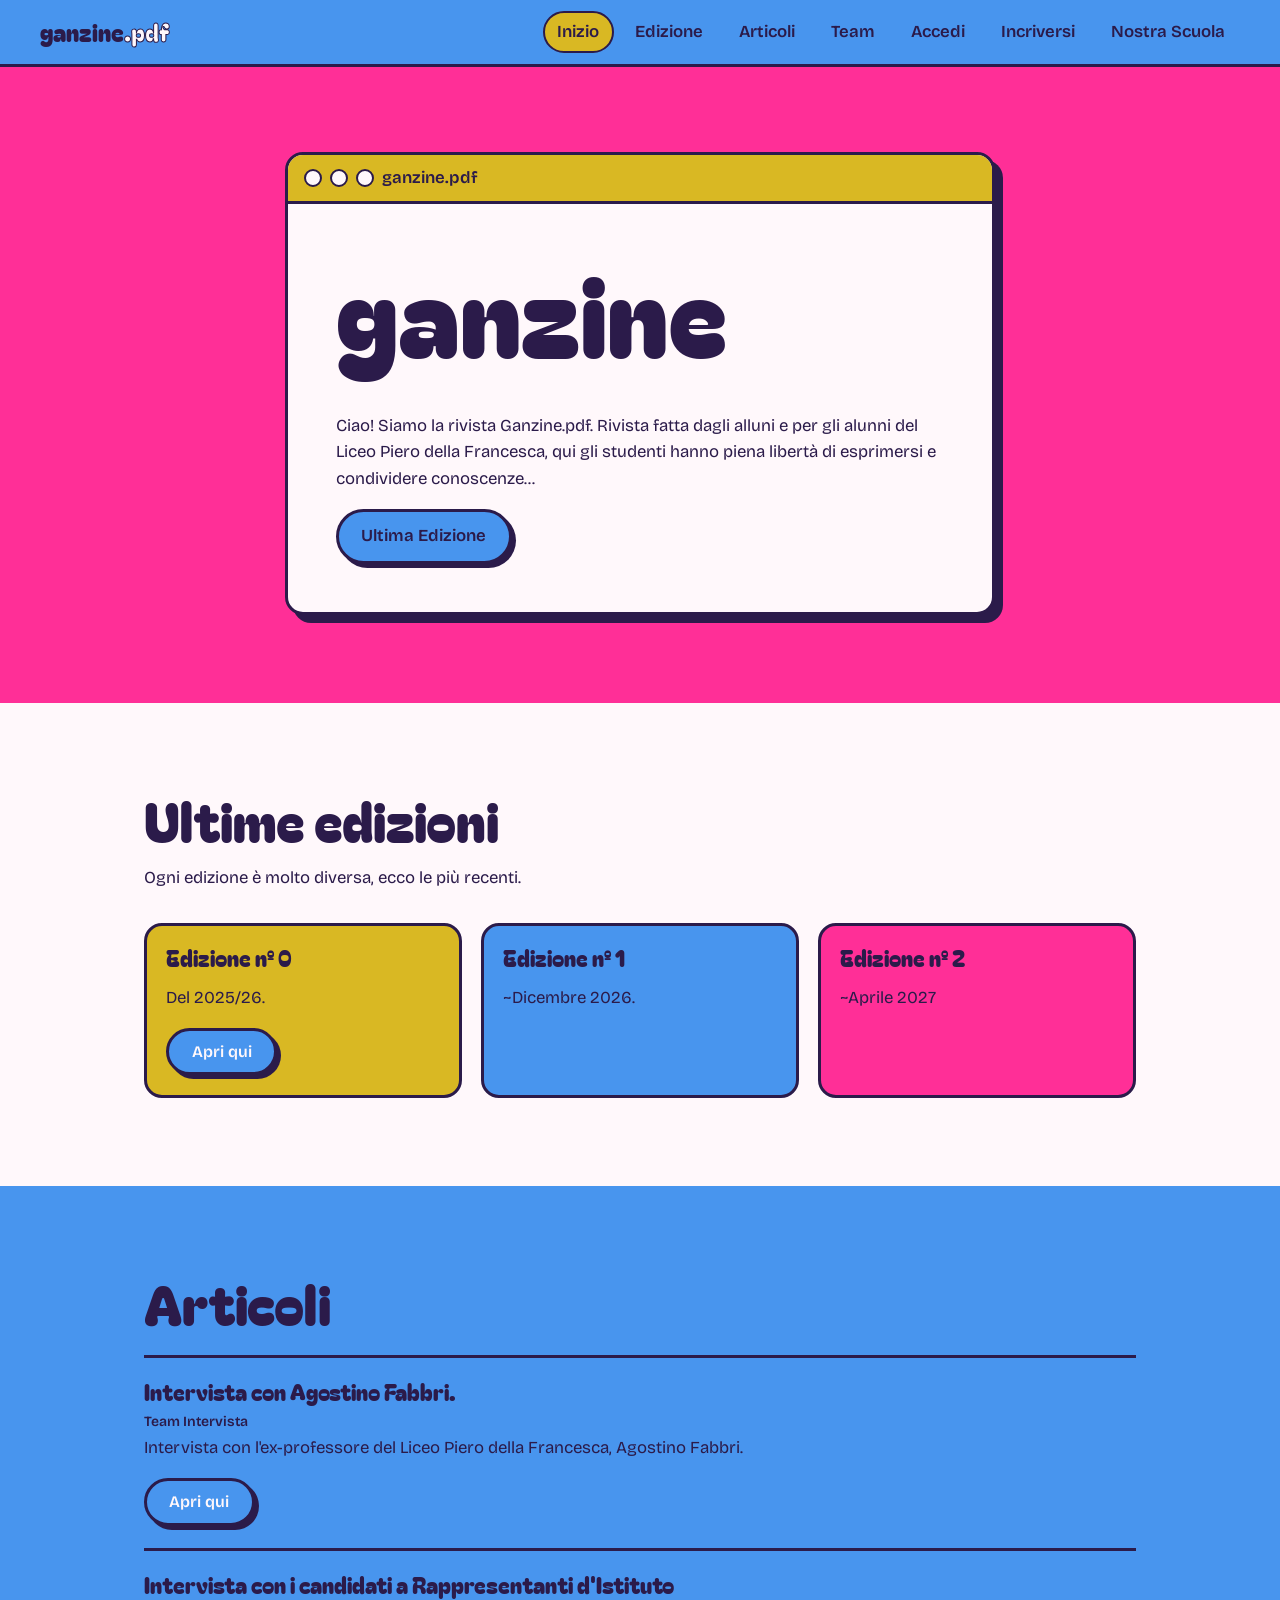
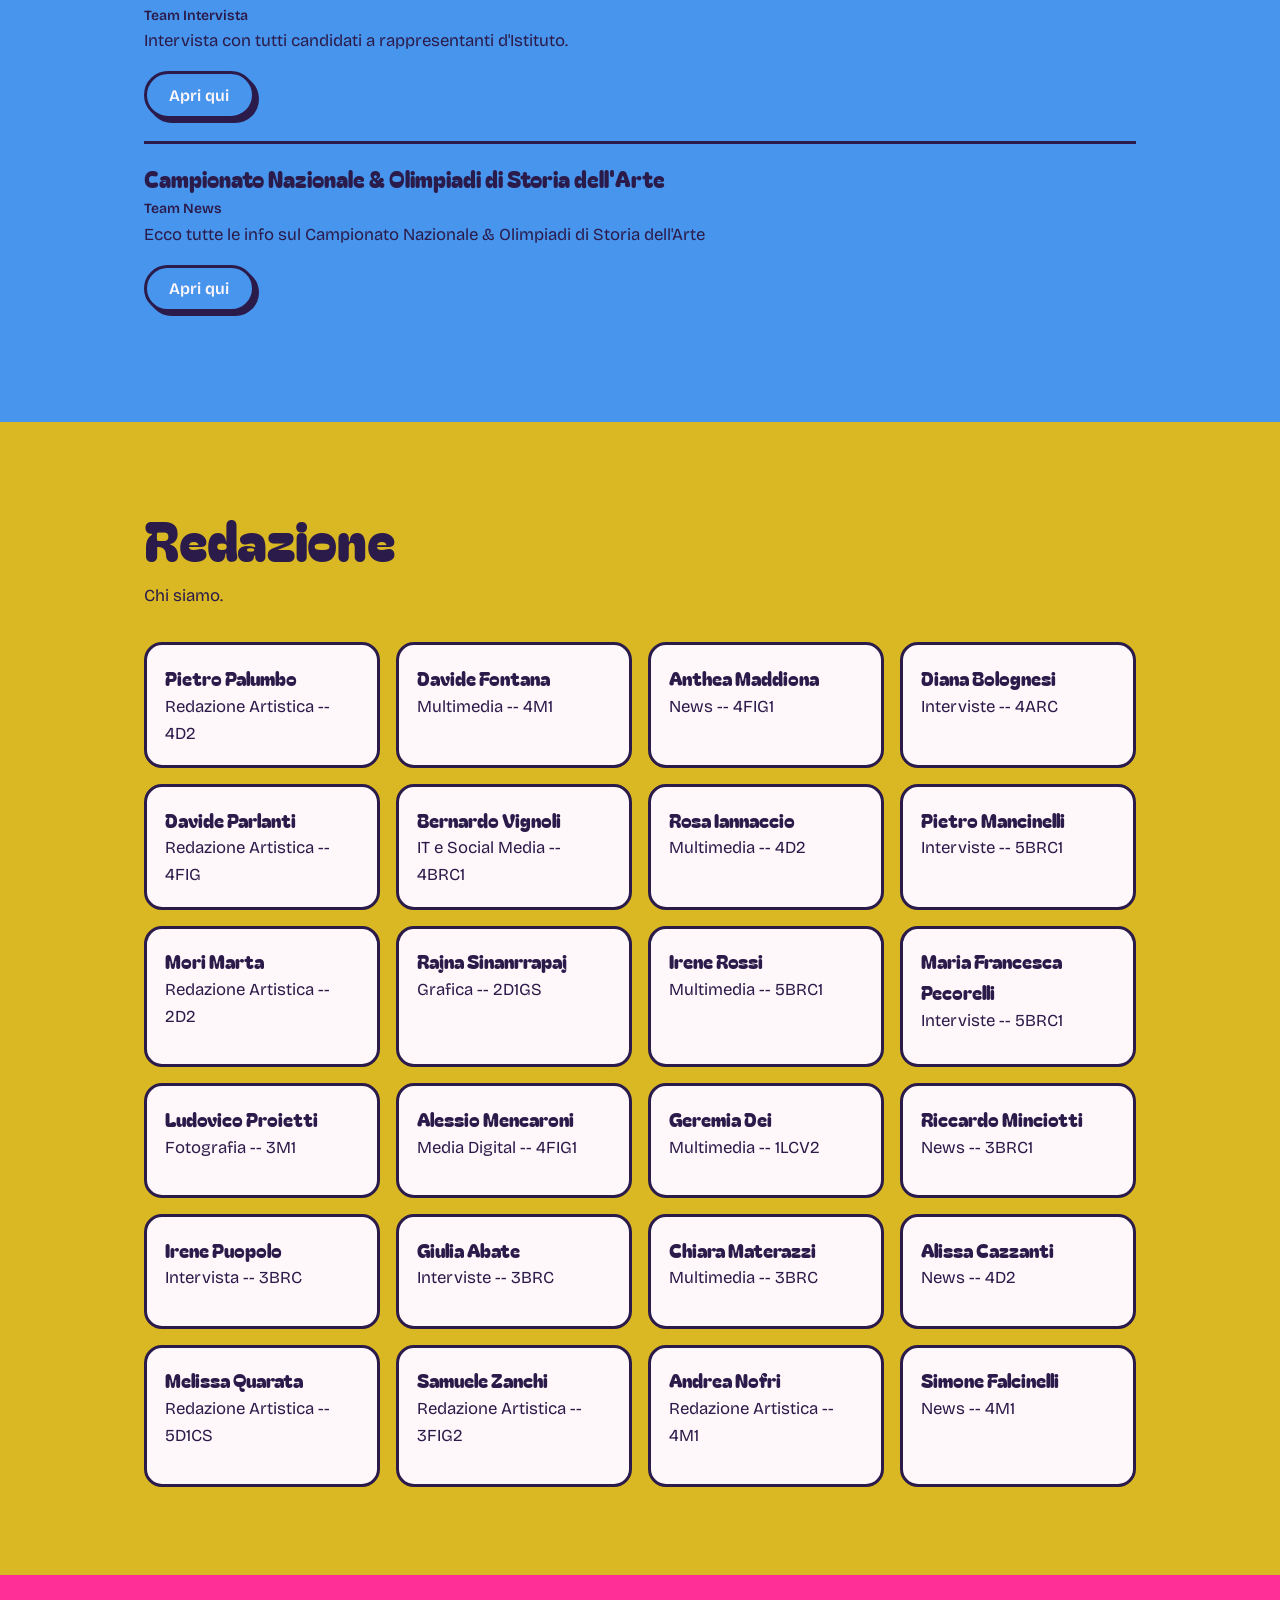
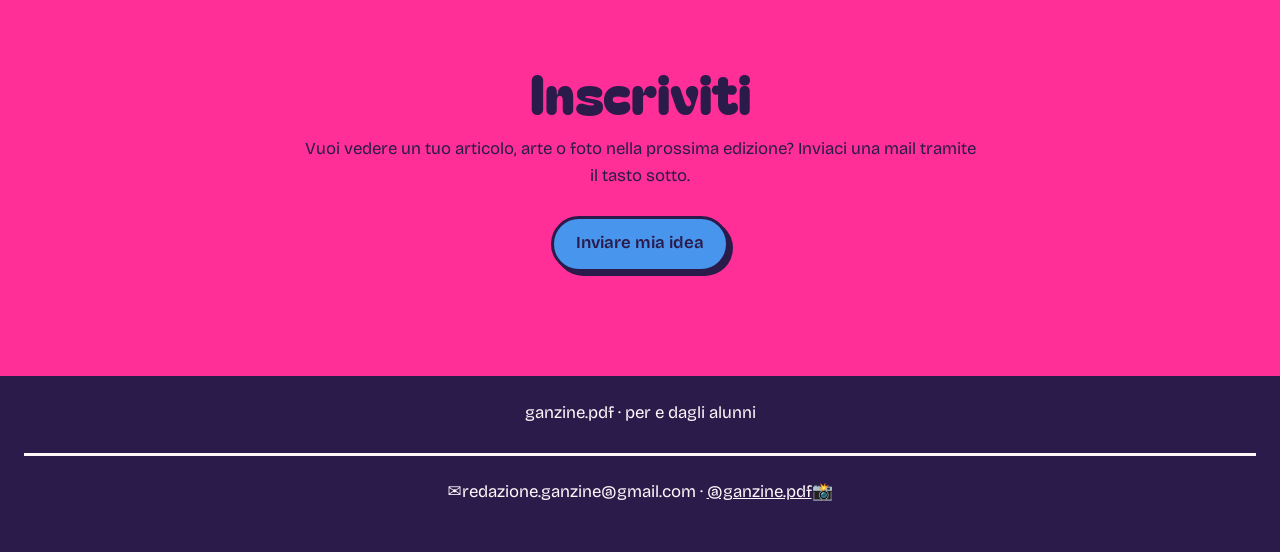
==== commit 53f6a66b: "Update favicon link in index.html" ====
--- a/index.html
+++ b/index.html
@@ -7,7 +7,7 @@
 
   <title>ganzine.pdf</title>
   <link rel="stylesheet" href="style.css">
-<link rel="icon" href="images/icone1.png">
+<link rel="icon" href="images/icone.png">
 </head>
 <body>
   <!-- O CABEÇÃO-->
--- a/style.css
+++ b/style.css
@@ -1,11 +1,15 @@
 @import url("https://fonts.googleapis.com/css2?family=Bagel+Fat+One&family=Bricolage+Grotesque:wght@400;600&display=swap");
 
-
+ 
+.Chamada{
+ display: none;
+}
 #fotinha {
  border: 3px solid var(--tinta);
 }
 
 .a {
+ padding: 2%;
 text-decoration: none;
 }
 :root {
@@ -204,51 +208,137 @@
  padding: 2%;
  box-shadow: 2px 2px 0 var(--tinta);
 }
-
-
-/* Stili specifici della lista di presenza: usa i colori e i font di style.css */
-.chiamata-main { padding-top: var(--altura-header); }
-.chiamata-sezione { background: var(--rosa); min-height: calc(100vh - var(--altura-header)); padding: clamp(2rem, 6vw, 4rem) clamp(1rem, 6vw, 4rem); }
-.chiamata-titolo, .pannello-chiamata, .pannello-storico, .nota-locale { max-width: 58rem; margin: 0 auto 1.5rem; }
-.chiamata-titolo { padding: 1rem 0 1.5rem; }
-.chiamata-titolo h1 { margin-bottom: 1rem; }
-.sovratitolo { font-size: .78rem; font-weight: 700; letter-spacing: .14em; margin-bottom: .5rem; }
-.pannello-chiamata, .pannello-storico { background: var(--papel); border: 3px solid var(--tinta); border-radius: 18px; padding: clamp(1rem, 4vw, 2rem); box-shadow: 7px 7px 0 var(--tinta); }
-.riga-data { display: grid; gap: .45rem; max-width: 18rem; font-weight: 600; }
-.riga-data input, .strumenti-lista input, .storico-controlli select { width: 100%; box-sizing: border-box; padding: .7rem .8rem; border: 2px solid var(--tinta); border-radius: 9px; background: white; color: var(--tinta); font: inherit; }
-.riepilogo { display: grid; grid-template-columns: repeat(3, 1fr); gap: .7rem; margin: 1.4rem 0; }
-.riepilogo div { display: grid; text-align: center; padding: .8rem .3rem; border: 2px solid var(--tinta); border-radius: 12px; background: var(--manteiga); }
-.riepilogo strong { font: 2rem var(--display); line-height: 1.2; }
-.riepilogo span { font-size: .85rem; font-weight: 600; }
-.strumenti-lista { display: flex; flex-wrap: wrap; gap: .6rem; margin: 1.2rem 0; }
-.strumenti-lista input { flex: 1 1 13rem; }
-.azione { border: 2px solid var(--tinta); border-radius: 999px; padding: .65rem 1rem; font: 600 .95rem var(--texto); cursor: pointer; transition: transform .15s, box-shadow .15s; }
-.azione:hover { transform: translate(2px, 2px); box-shadow: 2px 2px 0 var(--tinta); }
-.azione:focus-visible, input:focus-visible, select:focus-visible { outline: 3px solid var(--rosa); outline-offset: 2px; }
-.secondaria { background: var(--lilas); color: var(--tinta); }
-.principale { background: var(--rosa); color: var(--tinta); box-shadow: 3px 3px 0 var(--tinta); }
-.pericolo { background: #fff; color: #9b174f; }
-.lista-persone { display: grid; grid-template-columns: repeat(auto-fit, minmax(16rem, 1fr)); gap: .55rem; }
-.persona { display: flex; align-items: center; gap: .7rem; padding: .7rem .8rem; border: 2px solid var(--tinta); border-radius: 10px; background: white; cursor: pointer; }
-.persona:has(input:checked) { background: #e8f4ff; }
-.persona input { width: 1.15rem; height: 1.15rem; accent-color: var(--lilas); flex: 0 0 auto; }
-.persona span { display: block; font-weight: 600; line-height: 1.25; }
-.persona small { display: block; font-weight: 400; opacity: .8; }
-.azioni-principali { display: flex; align-items: center; flex-wrap: wrap; gap: 1rem; margin-top: 1.4rem; }
-#messaggio { font-weight: 600; }
-.pannello-storico { display: grid; grid-template-columns: 1fr minmax(15rem, .8fr); gap: 1.5rem; }
-.pannello-storico h2 { font-size: clamp(1.7rem, 4vw, 2.4rem); }
-.storico-controlli { display: grid; align-content: start; gap: .6rem; }
-.storico-controlli label { font-weight: 600; }
-.azioni-storico { display: flex; flex-wrap: wrap; gap: .5rem; }
-.dettaglio-storico { grid-column: 1 / -1; border-top: 2px solid var(--tinta); padding-top: 1rem; }
-.dettaglio-storico ul { columns: 2; padding-left: 1.2rem; }
-.dettaglio-storico li { break-inside: avoid; margin-bottom: .25rem; }
-.nota-locale { font-size: .9rem; background: var(--papel); border: 2px dashed var(--tinta); border-radius: 12px; padding: 1rem; }
-footer { margin: 0; }
+/* Página de chamada — usa as variáveis do style.css */
+
+#chiamata { background: var(--lilas); }
+#storico { background: var(--papel); }
+#statistiche { background: var(--manteiga); }
+
+.sottotitolo { margin-top: 2.5rem; }
+
+/* Botões (também em <button>) */
+button.botao { font-family: var(--texto); font-size: 1rem; cursor: pointer; }
+.botao-piccolo { padding: .45rem 1rem; box-shadow: 3px 3px 0 var(--tinta); }
+.botao-piccolo:hover { box-shadow: 1px 1px 0 var(--tinta); transform: translate(2px, 2px); }
+.botao-rosa { background: var(--rosa); color: var(--papel); }
+.botao-manteiga { background: var(--manteiga); }
+.botao-pericolo { background: var(--papel); }
+
+/* Painel de controle */
+#chiamata .janela { max-width: none; margin: 1.5rem 0 0; }
+.data-nav { display: flex; flex-wrap: wrap; align-items: center; gap: .6rem; }
+.campo-data { display: flex; align-items: center; gap: .5rem; font-weight: 600; }
+input[type="date"], input[type="search"], input[type="text"] {
+  font-family: var(--texto);
+  font-size: 1rem;
+  color: var(--tinta);
+  background: var(--papel);
+  border: 3px solid var(--tinta);
+  border-radius: 8px;
+  padding: .4rem .6rem;
+  box-shadow: 2px 2px 0 var(--tinta);
+}
+input:focus-visible, button:focus-visible, summary:focus-visible { outline: 3px solid var(--tinta); outline-offset: 3px; }
+
+.data-titolo { font-family: var(--display); font-size: 1.5rem; margin: 1.2rem 0 .3rem; text-transform: capitalize; }
+.avviso { min-height: 1.4rem; margin: 0 0 .6rem; font-size: .95rem; font-weight: 600; }
+
+.barra-stato { display: flex; flex-wrap: wrap; justify-content: space-between; align-items: center; gap: .6rem; margin-bottom: 1rem; }
+.contatore { font-family: var(--display); font-size: 1.3rem; }
+.stato {
+  padding: .2rem .8rem;
+  border: 2px solid var(--tinta);
+  border-radius: 999px;
+  font-weight: 600;
+  font-size: .9rem;
+  background: var(--papel);
+}
+.stato.salvato { background: var(--manteiga); }
+.stato.modificato { background: var(--rosa); color: var(--papel); }
+
+.azioni { display: flex; flex-wrap: wrap; gap: .6rem; align-items: center; }
+.azioni input[type="search"] { flex: 1 1 12rem; min-width: 0; }
+
+/* Lista de membros */
+.lista-membri {
+  list-style: none; padding: 0; margin: 2rem 0 0;
+  display: grid; grid-template-columns: repeat(auto-fit, minmax(15rem, 1fr)); gap: 1rem;
+}
+.membro-item { position: relative; }
+.membro {
+  display: flex; align-items: center; gap: .9rem;
+  padding: 1.1rem 2.4rem 1.1rem 1.1rem;
+  background: var(--papel);
+  border: 3px solid var(--tinta);
+  border-radius: 18px;
+  cursor: pointer;
+  transition: background .15s, transform .15s, box-shadow .15s;
+}
+.membro:hover { transform: translate(-1px, -1px); box-shadow: 3px 3px 0 var(--tinta); }
+.membro.presente { background: var(--manteiga); box-shadow: 4px 4px 0 var(--tinta); }
+.membro input[type="checkbox"] {
+  appearance: none; -webkit-appearance: none;
+  flex: none; width: 1.9rem; height: 1.9rem; margin: 0;
+  border: 3px solid var(--tinta); border-radius: 8px;
+  background: var(--papel); cursor: pointer;
+  display: grid; place-content: center;
+}
+.membro input[type="checkbox"]::after { content: "✓"; font-weight: 800; font-size: 1.2rem; transform: scale(0); transition: transform .12s; }
+.membro input[type="checkbox"]:checked { background: var(--rosa); color: var(--papel); }
+.membro input[type="checkbox"]:checked::after { transform: scale(1); }
+.membro input[type="checkbox"]:focus-visible { outline: 3px solid var(--tinta); outline-offset: 3px; }
+.membro-info strong { display: block; font-family: var(--display); font-weight: 400; font-size: 1.15rem; line-height: 1.15; }
+.membro-info small { font-weight: 600; }
+.rimuovi {
+  position: absolute; top: .45rem; right: .5rem;
+  width: 1.6rem; height: 1.6rem; padding: 0;
+  display: grid; place-content: center;
+  font-size: 1rem; line-height: 1; color: var(--tinta);
+  background: var(--papel); border: 2px solid var(--tinta); border-radius: 50%;
+  cursor: pointer; opacity: .55;
+}
+.rimuovi:hover, .rimuovi:focus-visible { opacity: 1; background: var(--rosa); color: var(--papel); }
+.vuoto { grid-column: 1 / -1; font-weight: 600; }
+
+/* Adicionar membro */
+.aggiungi { margin-top: 2.5rem; padding: 1.2rem; background: var(--papel); border: 3px solid var(--tinta); border-radius: 18px; box-shadow: 5px 5px 0 var(--tinta); }
+.aggiungi h3 { margin-bottom: .8rem; }
+.aggiungi-campi { display: flex; flex-wrap: wrap; gap: .6rem; }
+.aggiungi-campi input { flex: 1 1 12rem; min-width: 0; }
+
+/* Histórico */
+.registro { margin-top: 1rem; background: var(--papel); border: 3px solid var(--tinta); border-radius: 18px; overflow: hidden; }
+.registro:nth-child(3n+1) { background: var(--lilas); }
+.registro:nth-child(3n+2) { background: var(--manteiga); }
+.registro summary {
+  display: flex; flex-wrap: wrap; justify-content: space-between; gap: .5rem;
+  padding: .9rem 1.2rem; cursor: pointer; font-weight: 600; list-style: none;
+}
+.registro summary::-webkit-details-marker { display: none; }
+.registro summary::before { content: "▸"; margin-right: .5rem; }
+.registro[open] summary::before { content: "▾"; }
+.registro summary .data { font-family: var(--display); font-size: 1.2rem; text-transform: capitalize; flex: 1 1 auto; }
+.registro-corpo { padding: 0 1.2rem 1.2rem; border-top: 3px solid var(--tinta); background: var(--papel); }
+.colonne { display: grid; grid-template-columns: repeat(auto-fit, minmax(14rem, 1fr)); gap: 1rem; margin: 1rem 0; }
+.colonne h4 { font-family: var(--display); font-weight: 400; font-size: 1.1rem; margin: 0 0 .4rem; }
+.colonne ul { margin: 0; padding-left: 1.2rem; }
+.registro-azioni { display: flex; gap: .6rem; flex-wrap: wrap; }
+
+/* Estatísticas */
+.stat-lista { list-style: none; padding: 0; margin: 1.5rem 0 0; display: grid; gap: .7rem; }
+.stat {
+  display: grid; grid-template-columns: minmax(8rem, 15rem) 1fr auto; align-items: center; gap: .8rem;
+  padding: .7rem 1rem; background: var(--papel); border: 3px solid var(--tinta); border-radius: 18px;
+}
+.stat strong { font-family: var(--display); font-weight: 400; }
+.stat-barra { height: 1rem; border: 2px solid var(--tinta); border-radius: 999px; background: var(--papel); overflow: hidden; }
+.stat-barra i { display: block; height: 100%; background: var(--rosa); }
+.stat span { font-weight: 600; white-space: nowrap; }
+
 @media (max-width: 640px) {
-  .pannello-storico { grid-template-columns: 1fr; }
-  .dettaglio-storico { grid-column: auto; }
-  .dettaglio-storico ul { columns: 1; }
-  .riepilogo strong { font-size: 1.6rem; }
-}
+  .stat { grid-template-columns: 1fr auto; }
+  .stat-barra { grid-column: 1 / -1; order: 3; }
+}
+@media (prefers-reduced-motion: reduce) {
+  .membro, .membro input[type="checkbox"]::after { transition: none; }
+}
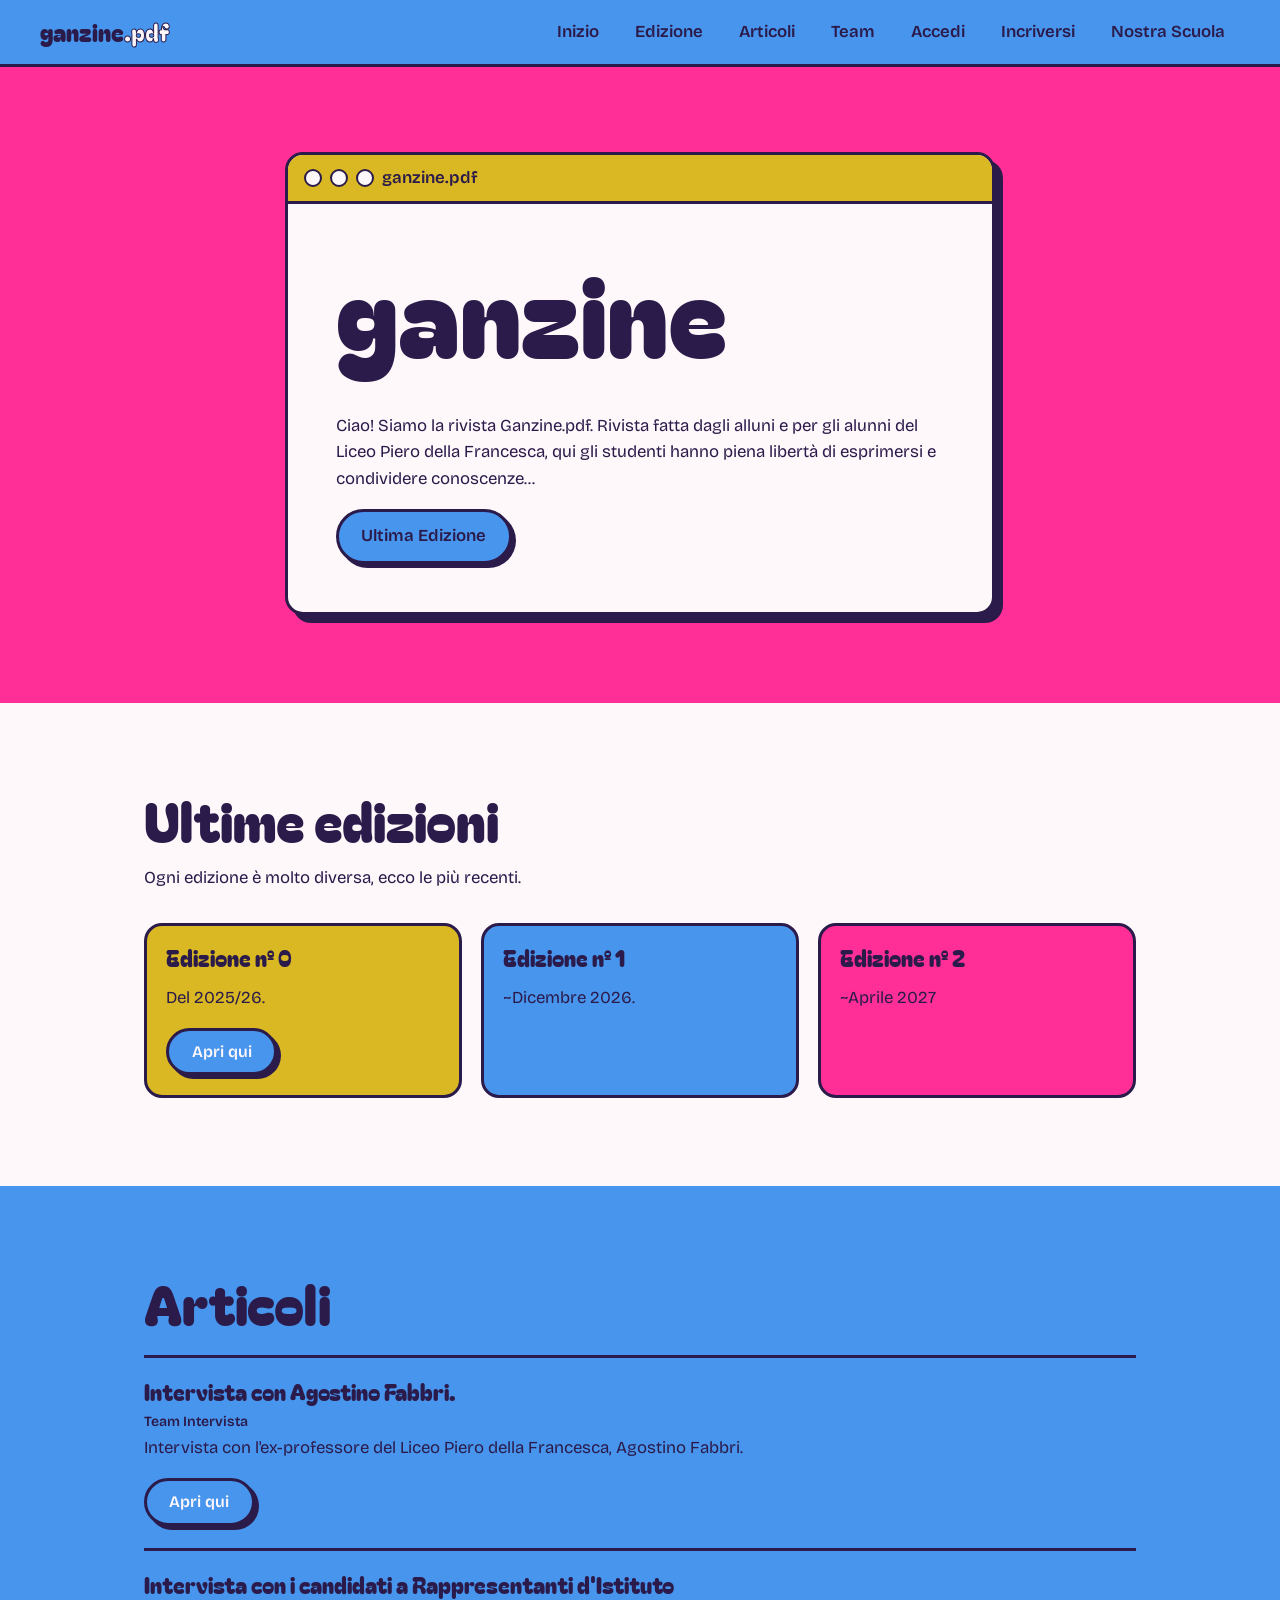
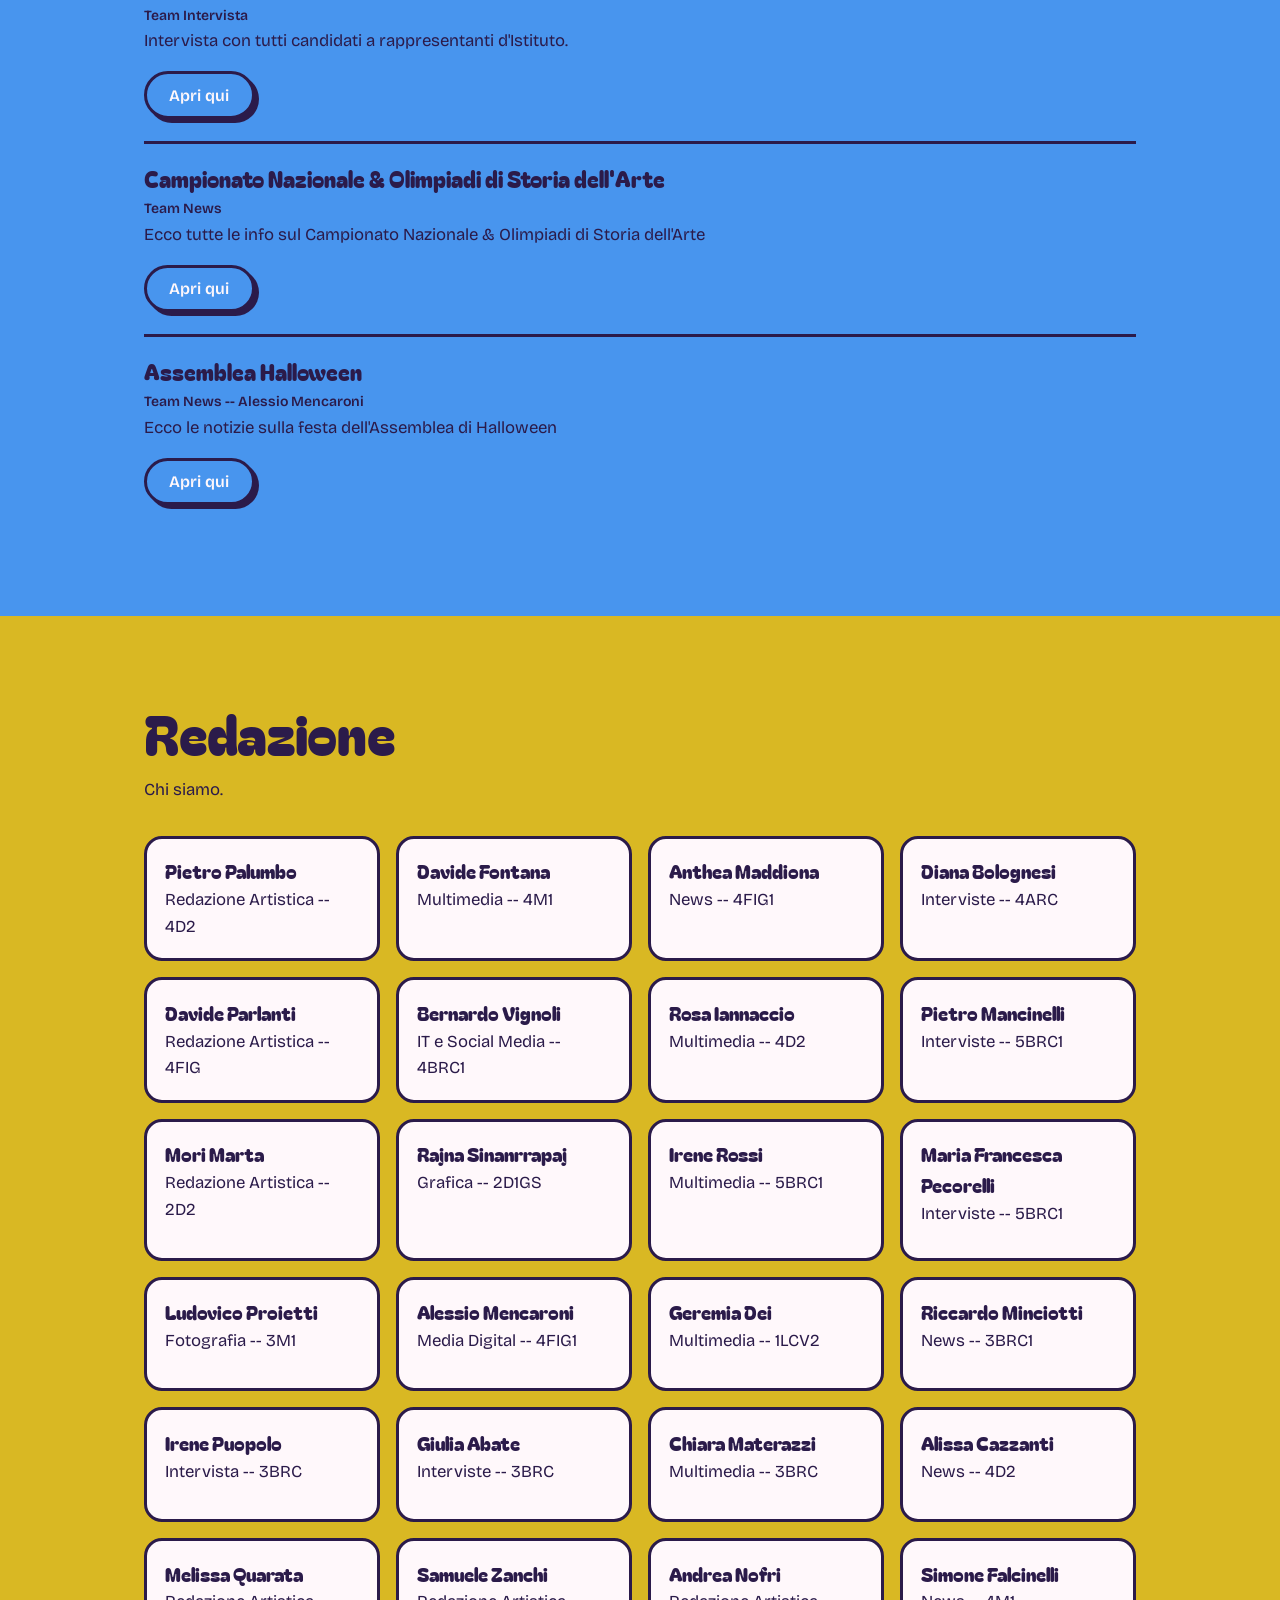
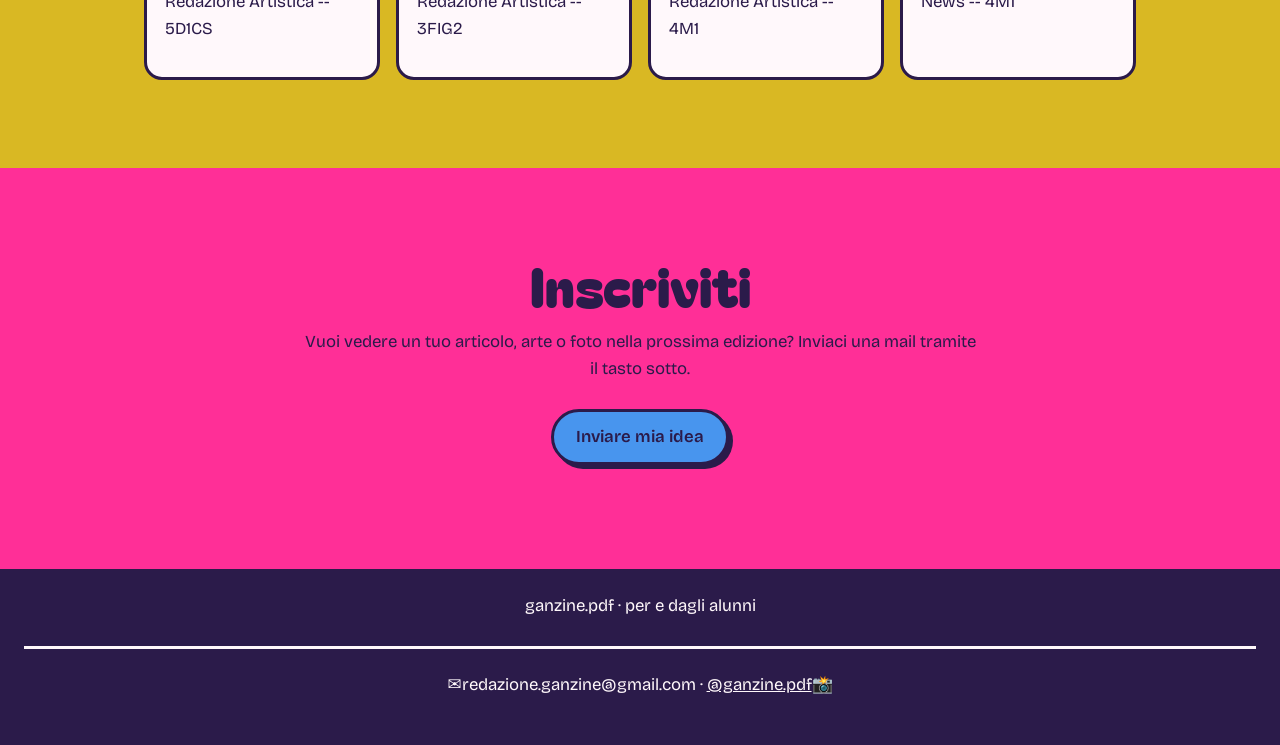
==== commit 57c0acc5: "Update index.html" ====
--- a/index.html
+++ b/index.html
@@ -106,6 +106,12 @@
           <p> Ecco tutte le info sul Campionato Nazionale & Olimpiadi di Storia dell'Arte </p>
             <button class="botao"><a target="_blank" href="https://ganzinepdf.github.io/ganzine/olim27.html"  style="color: #fff8fb; text-decoration: none;">Apri qui</a></button>
           </article>
+        <article class="materia">
+                 <h3>Assemblea Halloween</h3>
+          <small>Team News -- Alessio Mencaroni</small>
+          <p> Ecco le notizie sulla festa dell'Assemblea di Halloween </p>
+            <button class="botao"><a target="_blank" href="https://ganzinepdf.github.io/ganzine/hallocream.html"  style="color: #fff8fb; text-decoration: none;">Apri qui</a></button>
+          </article>
        <!-- <article class="materia">
           <h3>Articolo 2</h3>
           <small>Davide Parlanti </small>
--- a/style.css
+++ b/style.css
@@ -1,6 +1,35 @@
 @import url("https://fonts.googleapis.com/css2?family=Bagel+Fat+One&family=Bricolage+Grotesque:wght@400;600&display=swap");
 
- 
+   .musica {
+    background: linear-gradient(160deg, #1d1b2e, #3a2a5c);
+    color: #fff;
+    border-radius: var(--raio);
+    padding: 22px;
+    box-shadow: var(--sombra);
+    text-align: center;
+    transition: transform .25s;
+      width: 18rem;
+      height: auto;
+  }
+  .musica:hover { transform: translateY(-6px); }
+  .vinil {
+    width: 150px; height: 150px; margin: 0 auto 18px;
+    border-radius: 50%;
+    background:
+      radial-gradient(circle, var(--destaque) 0 22%, #111 23% 26%, transparent 27%),
+      repeating-radial-gradient(circle, #111 0 3px, #222 4px 5px);
+    box-shadow: 0 8px 24px rgba(0,0,0,.5);
+    animation: girar 8s linear infinite;
+    animation-play-state: paused;
+  }
+  .musica:hover .vinil { animation-play-state: running; }
+  @keyframes girar { to { transform: rotate(360deg); } }
+  .musica .tag { color: #ffb3ae; }
+  .musica h3 { font-size: 1.2rem; margin: 6px 0 2px; }
+  .musica .artista { color: #cfc8e6; font-family: system-ui, sans-serif; font-size: .9rem; }
+  .musica p { font-size: .9rem; margin: 12px 0; color: #e6e1f5; }
+  .musica .ler-mais { color: #ffb3ae; }
+
 .Chamada{
  display: none;
 }
